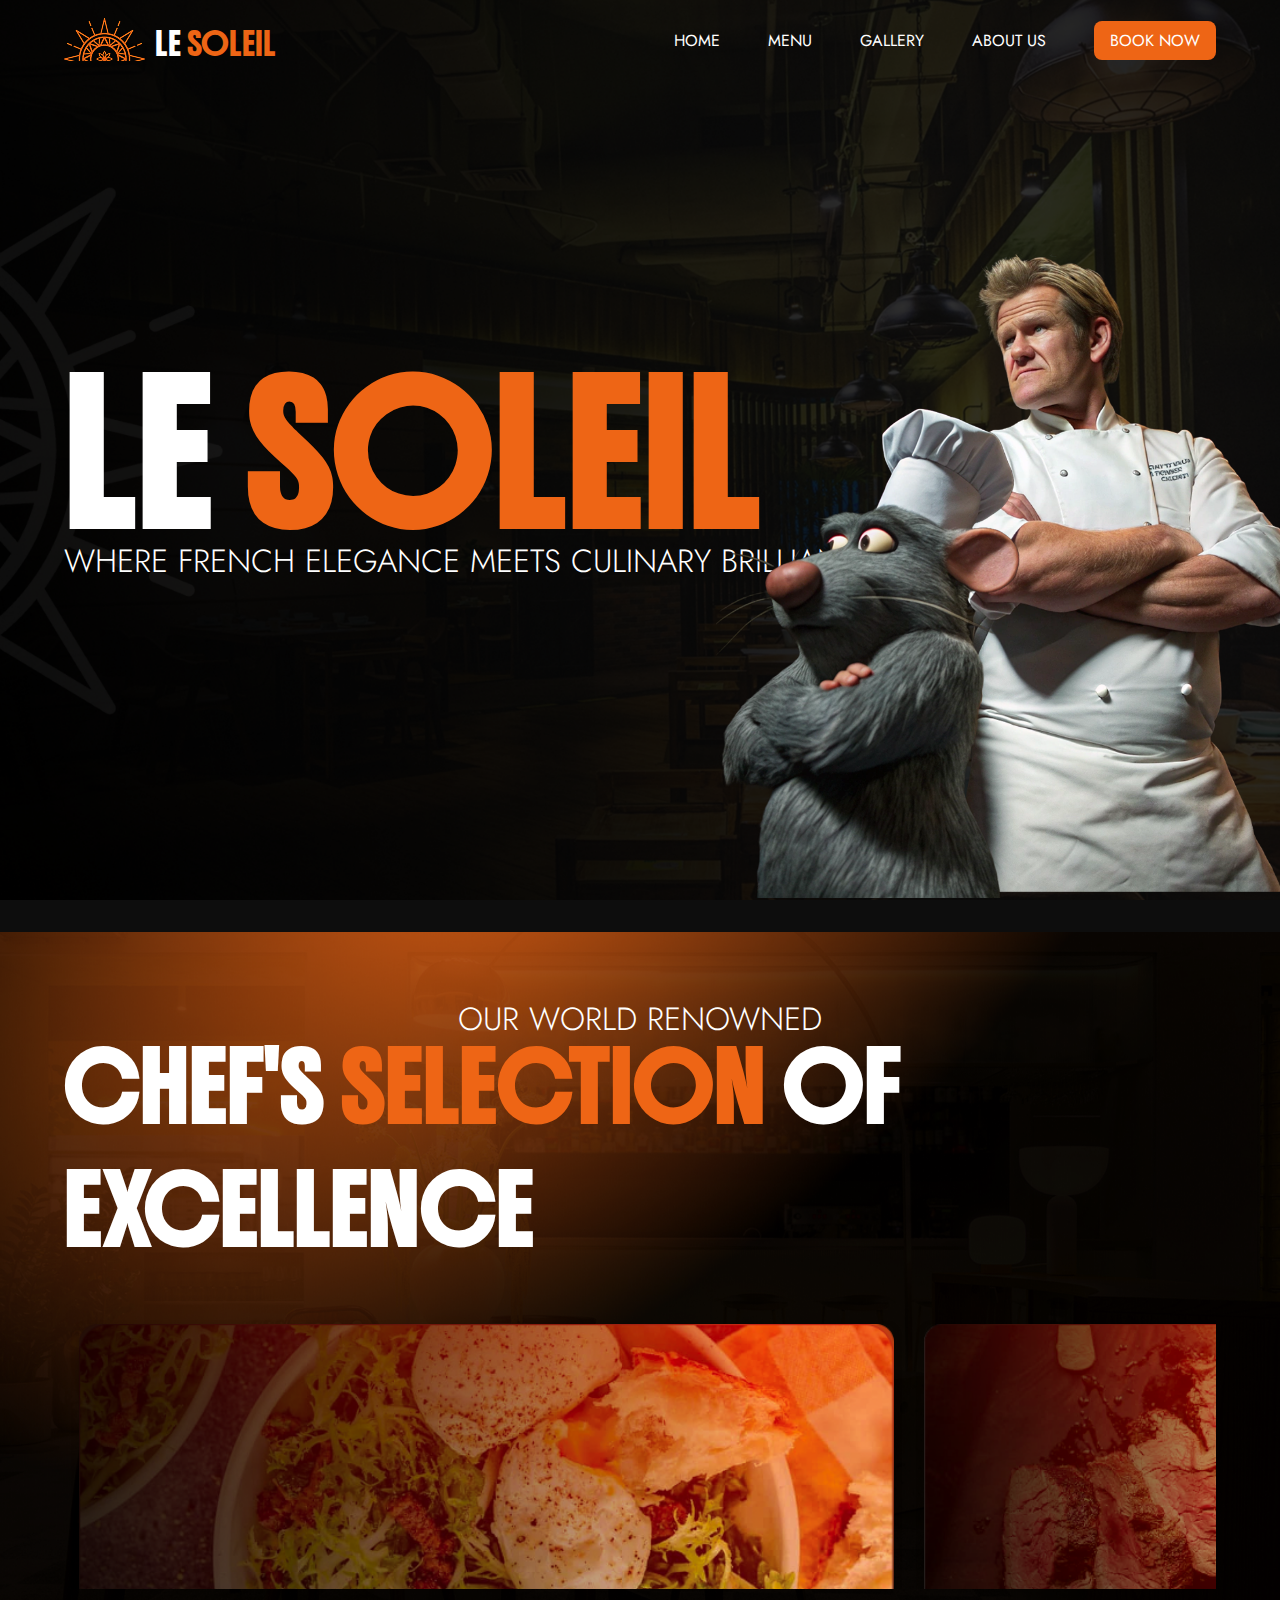
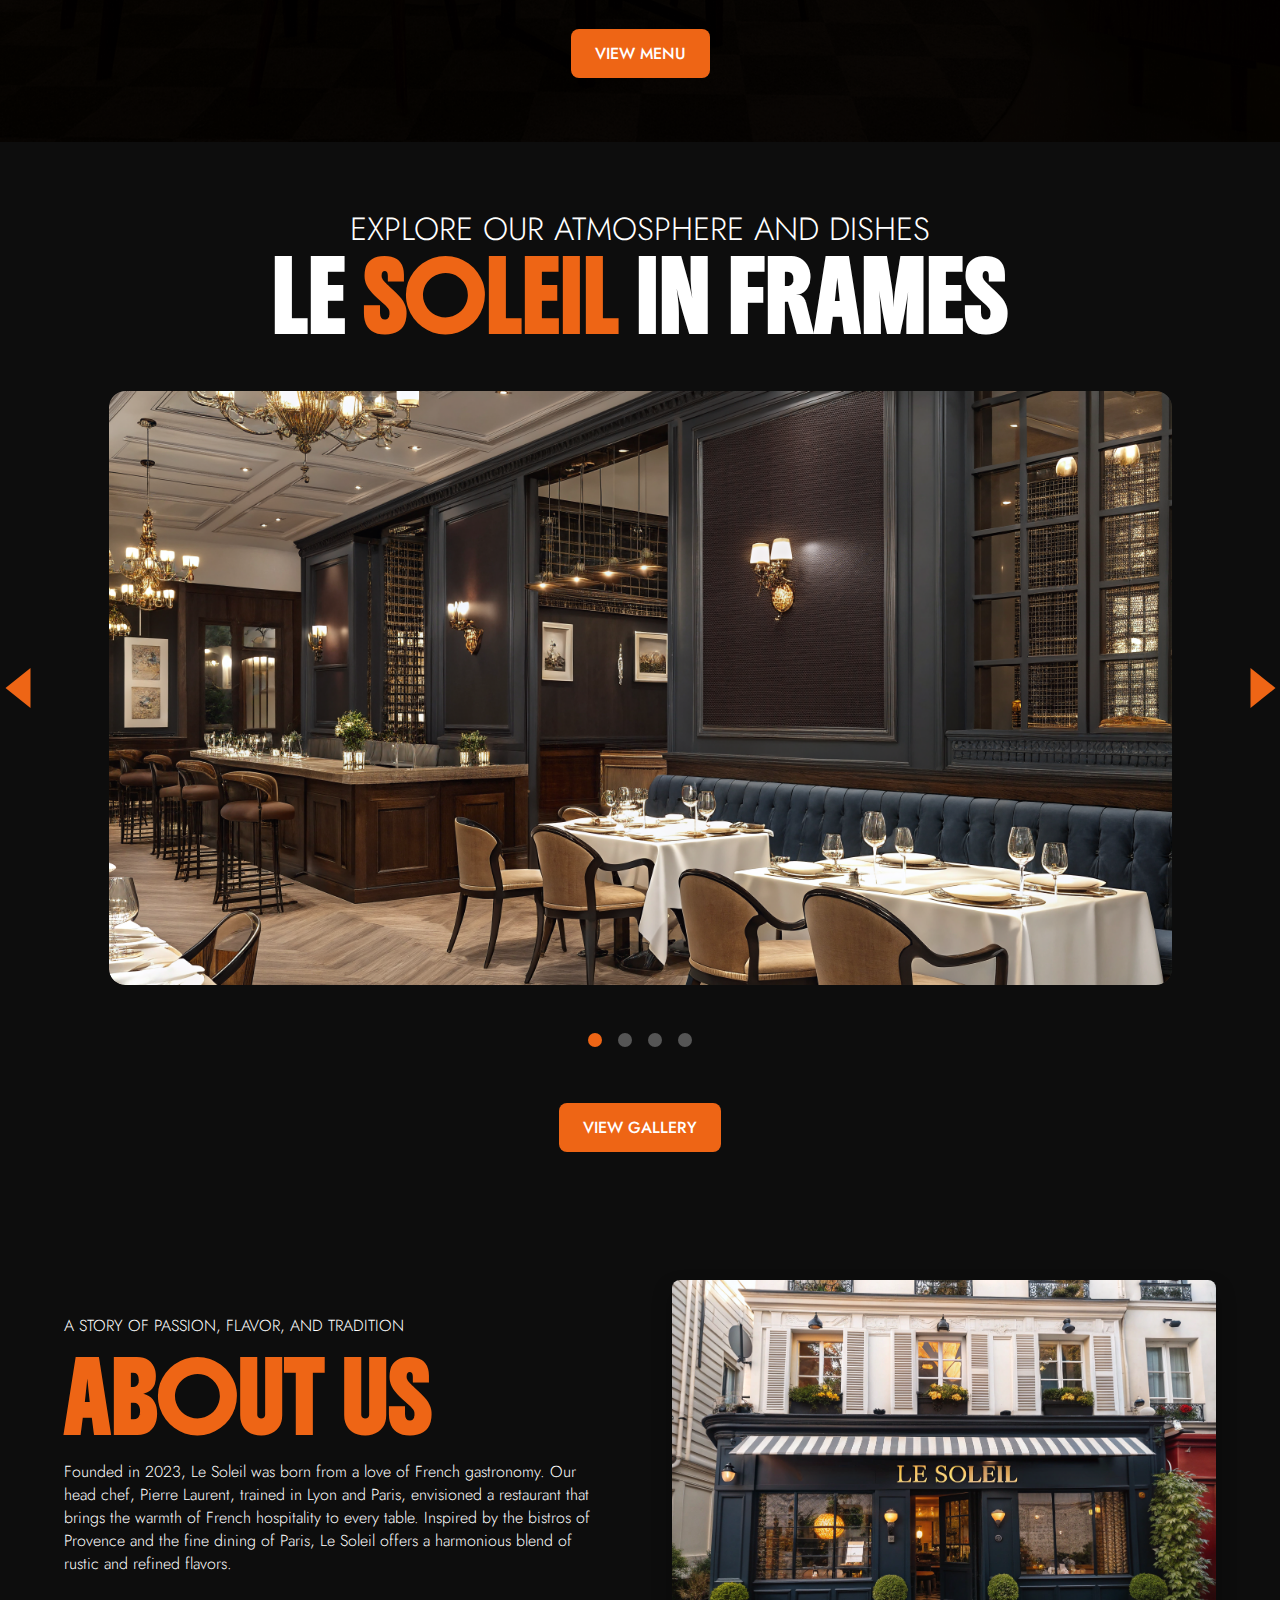
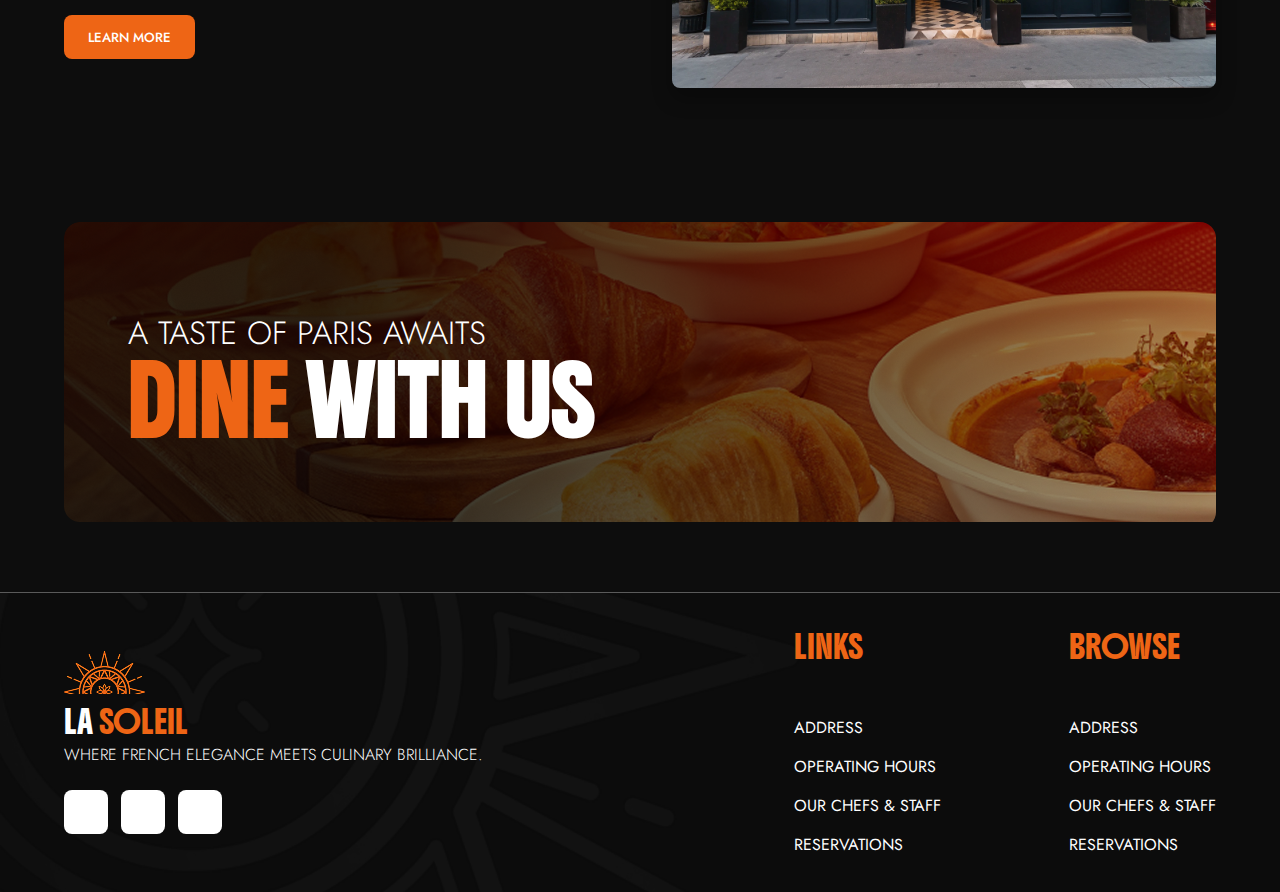
==== index.html @ 970355ec "Website Structure v1" ====
<!DOCTYPE html>
<html lang="en">
<head>
    <meta charset="UTF-8">
    <meta name="viewport" content="width=device-width, initial-scale=1.0">
    <title>Document</title>
    
    <link href="./style.css" rel="stylesheet">
    <link rel="preconnect" href="https://fonts.googleapis.com">
    <link rel="preconnect" href="https://fonts.gstatic.com" crossorigin>
    <link href="https://fonts.googleapis.com/css2?family=Boldonse&family=Jost:ital,wght@0,100..900;1,100..900&display=swap" rel="stylesheet">
    
    

</head>
<body>

    <nav class="navbar">
        <a href="#">
            <div class="logo-container">
                <img src="./images/assets/logo.png" alt="Logo" class="logo">
                <h4 class="logo-type">LE <span class="accent">SOLEIL</span></h4>
            </div>
        </a>

        <ul class="nav-links">
            <li><a href="#" class="link">HOME</a></li>
            <li><a href="./menupage.html" class="link">MENU</a></li>
            <li><a href="#gallery" class="link">GALLERY</a></li>
            <li><a href="#about" class="link">ABOUT US</a></li>
            <li><a href="./reservation.html" class="btn-book">BOOK NOW</a></li>  
        </ul>
        <div class="hamburger">
            <div></div>
            <div></div>
            <div></div>
        </div>        
    </nav>


    <!-- Hero Section -->
    <section class="container hero">

        <div class="hero-text">
            <h1 class="banner-logotype">LE <span class="accent">SOLEIL</span></h1>
            <h3 class="banner-tagline">WHERE FRENCH ELEGANCE MEETS CULINARY BRILLIANCE</h3>
        </div>
        <div class="hero-images">
            <img src="./images/assets/gordon.png" class="gordon" alt="Gordon">
            <img src="./images/assets/ratatouille.png" class="remy" alt="Remy">
        </div>

    </section>

    <script>
        const hamburger = document.querySelector('.hamburger');
        const navLinks = document.querySelector('.nav-links');
        const navItems = document.querySelectorAll('.nav-links li a');

        hamburger.addEventListener('click', function() {
            navLinks.classList.toggle('active');
        });

        navItems.forEach(item => {
            item.addEventListener('click', function() {
                navLinks.classList.remove('active');
            });
        });

    </script>

    <!-- Hero Section -->



    <!-- MENU Section -->
    <section class="container menu">
    
        <div class="subheader-container">
            <h3 class="world">OUR WORLD RENOWNED</h3>
            <h2 class="world1">CHEF'S <span class="accent">SELECTION</span> OF EXCELLENCE</h2>
        </div>

        <div class="menu-scroller">
            <div class="scroller-track">
            <img src="./images/menu/menuimg1.png" alt="Menu item 1">
            <img src="./images/menu/menuimg2.png" alt="Menu item 2">
            <img src="./images/menu/menuimg3.png" alt="Menu item 3">
            <img src="./images/menu/menuimg4.png" alt="Menu item 4">
            <img src="./images/menu/menuimg1.png" alt="Menu item 1">
            <img src="./images/menu/menuimg2.png" alt="Menu item 2">
            <img src="./images/menu/menuimg3.png" alt="Menu item 3">
            <img src="./images/menu/menuimg4.png" alt="Menu item 4">
            </div>
        </div>

        <div class="menu-text">
            <a href="menupage.html"><p class="text-button">VIEW MENU</p></a>
        </div>
    

    </section>
    <!-- MENU Section -->



    <!-- MENU Section -->
    <section class="container gallery">
        <!-- Subheader (Title + Subtitle) -->
        <div class="subheader-container">
          <h3>EXPLORE OUR ATMOSPHERE AND DISHES</h3>
          <h2>LE <span class="accent">SOLEIL</span> IN FRAMES</h2>
        </div>
  
        <!-- Carousel Container (Arrows + Slides) -->
        <div class="carousel-container">
          <!-- Left Arrow -->
          <button class="carousel-arrow left"></button>
  
          <!-- Main Carousel Box holding the slides -->
          <div class="carousel-box">
            <!-- 4 Slides -->
            <div class="slide">
              <img src="./images/restaurant/Restaurant3.png" alt="Slide 1" />
            </div>
            <div class="slide">
              <img src="./images/restaurant/Restaurant4.png" alt="Slide 2" />
            </div>
            <div class="slide">
              <img
                src="./images/food/Main Courses/EntrecôteàlaBordelaise.png"
                alt="Slide 3"
              />
            </div>
            <div class="slide">
              <img
                src="./images/food/Main Courses/RatatouilleProvençale.png"
                alt="Slide 4"
              />
            </div>
          </div>
  
          <!-- Right Arrow -->
          <button class="carousel-arrow right"></button>
        </div>
  
        <!-- Carousel Dots (Indicators) -->
        <div class="carousel-dots">
          <span class="dot active"></span>
          <span class="dot"></span>
          <span class="dot"></span>
          <span class="dot"></span>
        </div>
  
        <div class="menu-text">
          <a href="./gallerypage.html"><p class="text-button">VIEW GALLERY</p></a>
        </div>
  </div>
      </section>

      <script>
        // Select all slides, dots, and arrow buttons
        const slides = document.querySelectorAll(".slide");
        const dots = document.querySelectorAll(".dot");
        const leftArrow = document.querySelector(".carousel-arrow.left");
        const rightArrow = document.querySelector(".carousel-arrow.right");
  
        let currentIndex = 0;
        const autoPlayInterval = 5000; // 5000ms = 5 seconds
  
        // Function to show the slide at a specific index with fade-in effect
        function showSlide(index) {
          // Wrap the index around if necessary
          if (index < 0) index = slides.length - 1;
          if (index >= slides.length) index = 0;
  
          // Remove active class from all slides and dots
          slides.forEach((slide) => slide.classList.remove("active"));
          dots.forEach((dot) => dot.classList.remove("active"));
  
          // Add active class to the selected slide and corresponding dot
          slides[index].classList.add("active");
          dots[index].classList.add("active");
  
          currentIndex = index;
        }
  
        // Event listeners for the arrow buttons
        leftArrow.addEventListener("click", () => {
          showSlide(currentIndex - 1);
        });
        rightArrow.addEventListener("click", () => {
          showSlide(currentIndex + 1);
        });
  
        dots.forEach((dot, index) => {
          dot.addEventListener("click", () => {
            showSlide(index);
          });
        });
  
        // Initialize by showing the first slide
        showSlide(currentIndex);
      </script>




    <!-- ABOUT US Section -->
    <section class="container container-fluid about-us">
        <div class="row align-items-center about-container">
            <div class="col-12 col-md-6 text-center about1">
                <div class="about-us-text">
                    <p>A STORY OF PASSION, FLAVOR, AND TRADITION</p>
                    <h2 class="accent">ABOUT US</h2>
                    <p>Founded in 2023, Le Soleil was born from a love of French gastronomy. Our head chef, Pierre Laurent, trained in Lyon and Paris, envisioned a restaurant that brings the warmth of French hospitality to every table. Inspired by the bistros of Provence and the fine dining of Paris, Le Soleil offers a harmonious blend of rustic and refined flavors.</p>
                    <button class="text-button">LEARN MORE</button>
                </div>
            </div>
            <div class="col-12 col-md-6 about2">
                <div class="aboutus-image-container">
                    <img src="./images/restaurant/Restaurant1.png" alt="Le Soleil Restaurant Exterior" class="aboutus-image img-fluid">
                </div>
            </div>
        </div>
    </section>

    <script src="https://cdn.jsdelivr.net/npm/bootstrap@5.3.2/dist/js/bootstrap.bundle.min.js"></script>

    <!-- ABOUT US Section -->







    <!-- DINE Section -->
    <section class="container dine">
        
        <div class="dine-container">
            <a href="./reservation.html">
                <img src="./images/assets/dinewithus.png" class="dine-img">
            </a>
            
        </div>

        <div class="calltoaction-container">
            <h3>A TASTE OF PARIS AWAITS</h3>
            <h2><span class="accent">DINE</span> WITH US</h2>
        </div>

    </section>



    <!-- FOOTER Section -->

    <footer class=" footer">
        <div class="footer-bg">
            <img src="./images/assets/footerbg.png" class="footer-img">
        </div>
        <div class="footer-logo-container">
            <div>
                <img src="./images/assets/logo.png">
                <h4>LA <span class="accent">SOLEIL</span></h4>
                <p>WHERE FRENCH ELEGANCE MEETS CULINARY BRILLIANCE.</p>
            </div>

            <div class="socials">
                <div class="icon-container">
                    <div class="icon">
                        <img class="icon-img">
                    </div>
                    <div class="icon">
                        <img class="icon-img">
                    </div>
                    <div class="icon">
                        <img class="icon-img">
                    </div>

                </div>
            </div>
        </div>

        <div class="links-container">
            <div class="info-links">
                <h4 class="accent">LINKS</h4>
                <ul class="links">
                    <a><li>ADDRESS</li></a>
                    <a><li>OPERATING HOURS</li></a>
                    <a><li>OUR CHEFS & STAFF</li></a>
                    <a><li>RESERVATIONS</li></a>
                </ul>
            </div>

            <div class="browse-links">
                <h4 class="accent">BROWSE</h4>
                <ul class="links">
                    <a><li>ADDRESS</li></a>
                    <a><li>OPERATING HOURS</li></a>
                    <a><li>OUR CHEFS & STAFF</li></a>
                    <a><li>RESERVATIONS</li></a>
                </ul>
            </div>

        </div>
    </footer>

</body>
</html>

<!--
    Copy this HTML Document
    All of the sections should be enclosed with
    <section>
    Class "container" gives padding (eto default, need ilagay)
    Class "hero" or your section name will be your layout styling (ikaw na bahala)


    When creating sections, use the subheader-container example
    It will automatically provide the margins and layout. Pwede naman palitan if di applicable yung centered
    
    Texts already have styling. Add class "accent" to color it (Refer to the example subheader)

    h1 - For Main Title Only
    h2 - Yung Malaking Bold Text
    h3 - Thin font sa taas nun

    h4 - Yung Item Names
    p - Item Descriptions

    Corner-radius are 16px for consistency


    Bali ang ipapasa niyo lang is yung HTML and CSS
    Then Download our resources, yung images folder sa GDrive
    Para same tayo ng directory lahat. Sa same level lang sila

    > images
    > index.html
    > style.css

    
    Pwede mo na idelete yung samples sa taas, then isang <section> container lang yung ipapasa
    Retain lang yung subheader-container, pwede mo gamitin sa loob ng container mo
    If may inside page ka, separate html document, saka na lang natin ililink kapag kumpleto na

    Also, try to use media queries para marearrange yung layout into mobile version
    Karaniwan, naka center lang yun or naka flush left yung text
    Mag share na lang tayo ng code sa gc kapag nagdedevelop na tayo, para marereuse din ng iba yung components if applicable

-->
---- style.css ----
:root {
    --white: #FFFFFF;
    --black: #0D0D0D;
    --primary: #EE6515;
    --gray: #5A5A5A;
}

*{
    margin: 0;
    padding: 0;
    box-sizing: border-box;
    font-family: "Jost", "Arial", sans-serif;
    color: var(--white);
}

body{
    background-color: var(--black);
    min-width: 600px;
    width: 100%;
}

.container{
    display: flex;
    flex-direction: column;
    width: 100%;
    height: auto;
    padding: 64px;
}



h1, h1 span{
    font-size: 8rem;
    font-family: "Boldonse", "Arial", sans-serif;
    color: var(--white);
}

h2, h2 span{
    font-size: 4rem;
    font-family: "Boldonse", "Arial", sans-serif;
}

h3{
    font-size: 2rem;
    font-family: "Jost", "Arial", sans-serif;
    font-weight: 300;
    margin-bottom: -1rem;
}

h4, h4 span{
    font-size: 1.4rem;
    font-family: "Boldonse", "Arial", sans-serif;
    font-weight: 300;
}

p{
    font-size: 1rem;
    font-family: "Jost", "Arial", sans-serif;
    font-weight: 300;
}

/*Just add accent class to color the text*/
.accent{
    color: var(--primary);
}

.subheader-container{
    display: flex;
    flex-direction: column;
    align-items: center;
    justify-content: center;
}

a{
    text-decoration: none !important;
}





/*------ NAVBAR & HERO*/

/* NAVBAR */
.navbar {
  position: absolute;
  width: 100%;
  height: 80px;
  background: transparent;
  display: flex;
  align-items: center;
  justify-content: space-between;
  padding: 0 64px;
  z-index: 1;
  top: 0;
}

.logo-container {
  display: flex;
  align-items: center;
  gap: 10px;
}

.logo-type{
  margin-top: 0.4rem;
}




.nav-links {
  background: var(--black);
  display: flex;
  flex-direction: row;
  height: 100%;
  justify-content: center;
  align-items: center;
  list-style: none;
  gap: 3rem;
}

.nav-links li a {
  text-decoration: none;
  font-size: 1rem;
  transition: 0.3s all ease-in-out;
}

.link:hover {
  color: var(--primary);
}


.nav-links {
  background-color: transparent;
}



.btn-book {
  background-color: var(--primary);
  padding: 0.5rem 1rem;
  border-radius: 8px;
}


/* HAMBURGER MENU */
.hamburger {
  display: none;
  flex-direction: column;
  gap: 6px;
  cursor: pointer;
}

.hamburger div {
  width: 35px;
  height: 4px;
  background-color: var(--primary);
  border-radius: 2px;
  transition: all 0.3s ease-in-out;
}


/* HERO SECTION */
.hero {
    position: inherit;
    top: 0;
    left: 0;
    width: 100%;
    height: 100vh;
    background: url('./images/assets/bgpic.png') no-repeat center center/cover;
    object-fit: contain;
    background-repeat: no-repeat;
    display: flex;
    align-items: center;
    justify-content: center;
    padding: 0 64px;
    z-index: -1;
}

.hero-text {
    display: flex;
    flex-direction: column;
    position: absolute;
    left: 64px;
}

.banner-tagline{
  margin-top: -2.5rem;
}


/* HERO IMAGES */
.hero-images {
    position: absolute;
    width: 100%;
    height: 100%;
}

.gordon {
    position: absolute;
    width: auto;
    height: 850px;
    right: 0vw;
    bottom: -111px;
}

.remy {
    position: absolute;
    width: auto;
    height: 600px;
    right: 20vw;
    bottom: -89px;
}

@media (max-width: 1100px) { 

    .hero-text {
        display: flex;
        flex-direction: column;
        align-items: start;
        justify-content: center;
    }

    .navbar {
        display: flex;
        flex-direction: row;
        align-items: center;
        justify-content: space-between;
    }

    .banner-logotype, .banner-logotype span{
      font-size: 4rem;
    }
    .banner-tagline{
      margin-top: 0.1rem;
      font-size: 1rem;
    }

    .hamburger {
        display: flex;
        flex-direction: column;
        gap: 5px;
        cursor: pointer;
        position: absolute;
        top: 25px;
        right: 30px;
        z-index: 110;
    }

    .nav-links {
        display: none;
        flex-direction: column;
        position: absolute;
        top: 80px;
        right: 0;
        width: 250px;
        border-radius: 10px;
        background-color: var(--black);
        padding: 20px;
        transition: all 0.3s ease-in-out;
        z-index: 1;
    }

    .nav-links {
      display: none;
      flex-direction: column;
      position: absolute;
      top: 140px;
      right: 0;
      width: 250px;
      background: rgba(0, 0, 0, 0.9);
      border-radius: 10px;
      padding: 20px;
      transition: all 0.3s ease-in-out;
      z-index: 1000;
    }

    .nav-links.active {
      display: flex;
    }

    .remy {
      height: 550px;
      right: 25vw;

    }

    .gordon {
        height: 700px;
        right: 0vw;
    }
}


@media (max-width: 700px) { 

    .hero-text {
      position: absolute;
      width: 100%;
      top: 20vh;
      left: 50%;
      transform: translateX(-50%);
      display: flex;
      flex-direction: column;
      align-items: center;
      justify-content: center;

    }

    .banner-logotype, .banner-logotype span{
      font-size: 3.5rem;

    }

    .banner-tagline{
      font-size: 1rem;
      text-align: center;
    }

    .hero{
      display: flex;
      flex-direction: column;
    }


    .tagline {
        position: absolute !important;
        top: -120px !important;
        text-align: center !important;
        font-size: 15px !important;
        width: max-content !important;
    }

    .remy {
        width: auto;
        height: 490px;
        right: 50vw;
    }

    .gordon {
        width: auto;
        height: 570px;
        right: 10vw;
    }




}



@media (max-width: 500px) { 

  .hero{
    width: 100%;
    height: 500px;
    display: block;
  }

  .hero-text {
    position: absolute;
    width: 100%;
    top: 20vh;
    left: 50%;
    transform: translateX(-50%);
    display: flex;
    flex-direction: column;
    align-items: center;
    justify-content: center;

  }

  .banner-logotype, .banner-logotype span{
    font-size: 3.5rem;

  }

  .banner-tagline{
    font-size: 1rem;
    text-align: center;
  }

  .hero{
    display: flex;
    flex-direction: column;
  }


  .tagline {
      position: absolute !important;
      top: -120px !important;
      text-align: center !important;
      font-size: 15px !important;
      width: max-content !important;
  }

  .remy {
      width: auto;
      height: 300px;
      right: 50vw;
  }

  .gordon {
      width: auto;
      height: 400px;
      right: 10vw;
      top: 2rem;
  }




}



















/*------ MENU*/

.menu{
    position: inherit;
    background-image: url(./images/menu/menubg.png);
    height: 90vh;
    margin-top: 2rem;
    overflow: hidden;
    background-size: cover;
    background-position: center;
    background-repeat: no-repeat;
}


/*For container menu page*/
hr{
    width: 300px;
    background-color: #EE6515;
    height: 5px;
    border-style: none;
}
.menupage{
    background-image: url(./images/menu/menubg.png);
    margin: 0;
    padding: 0;
    padding-top: 8rem;
    width: 100%; 
    min-height: 100vh;
    background-size: cover;
    background-position: center;
    background-repeat: no-repeat;
    background-attachment: fixed; /* para fix yung background during scroll */
    position: relative;
    padding-bottom: 50px;
    align-items: center;
}
/* For Cards*/

.card-container{
    display: flex;
    flex-wrap: wrap; /* para pag inadjust automatic sya mag wwrap */
    gap: 10px;
    align-items: center;
    justify-content: center;
    width: 100%;
    height: auto;
}


.card-image {
    width: 100%;
    height: 180px;
    object-fit: cover;
  }

  .card {
    width: 250px;
    height: 400px;
    border-radius: 12px;
    overflow: hidden;
    box-shadow: 0 4px 12px rgba(0,0,0,0.1);
    transition: transform 0.3s ease, box-shadow 0.3s ease;
    background: #161616;
    margin: 10px;
    text-align: center;
    flex-wrap: wrap;
  }
  .card-button {
    margin-top: 5px;
    padding: 8px 16px;
    background: #EE6515;
    color: white;
    text-decoration: none;
    border-style: none;
    border-radius: 4px;
    font-weight: 500;
    transition: background 0.3s ease;
  }
  .card-button:hover {
    background: #ca5613;
  }
  .card-title {
    font-size: 15px;
    font-family: "Boldonse", "Arial", sans-serif;
    margin-top: 2px;
    margin-bottom: 2px;
    color: white;
    text-transform: uppercase;
  }
  .card-content {
    padding: 15px;
    justify-content: space-between;
  }
  /* MODAL / POP UP STYLE SYA WHEN LEARN MORE BUTTON IS CLICKED */
.modal-overlay {
    display: none;
    position: fixed;
    top: 0;
    left: 0;
    width: 100%;
    height: 100%;
    background: rgba(0,0,0,0.8);
    z-index: 1000;
    align-items: center;
    justify-content: center;
    animation: fadeIn 0.3s;
  }
  
  .modal {
    background: #161616;
    border-radius: 12px;
    width: 90%;
    max-width: 500px;
    position: relative;
    overflow: hidden;
  }
  
  .modal-image {
    width: 100%;
    height: 200px;
    object-fit: cover;
  }
  
  .modal-body {
    padding: 25px;
  }
  
  .modal-close {
    position: absolute;
    top: 15px;
    right: 15px;
    background: none;
    border: none;
    color: white;
    font-size: 28px;
    cursor: pointer;
    z-index: 2;
  }
  
  .modal h3 {
    color: white;
    margin-bottom: 15px;
    text-align: center;
    font-family: "Boldonse", "Arial", sans-serif;
    text-transform: uppercase;
  }
  
  .modal ul {
    margin: 20px 0;
    padding-left: 20px;
  }
  .menu-text{
    display: flex;
    justify-content: center;
    width: 100%;
  }
  .text-button{
    margin-top: 40px;
    padding: 0.8rem 1.5rem;
    text-align: center;
    align-items: center;
    font-weight: 500;
    border-radius: 8px;
    background-color: var(--primary);
  }

  @keyframes fadeIn {
    from { opacity: 0; }
    to { opacity: 1; }
  }
  .menu-scroller {
    margin-top: 2rem;
    width: 100%;
    overflow: hidden;
    position: relative;
    background: transparent; 
    padding: 20px 0;
  }
  
  .scroller-track {
    display: flex;
    animation: scrollMenu 30s linear infinite;
  }
  
  .scroller-track img {
    height: 300px; 
    width: auto;
    margin: 0 15px; 
    border-radius: 8px;
    box-shadow: 0 4px 8px rgba(0,0,0,0.2); 
    object-fit: cover; 
  }
  
  @keyframes scrollMenu {
    0% { transform: translateX(0); }
    100% { transform: translateX(-200%); } 
  }
  
  /* pag natutok yung mouse mag papause yung nag sscroll */
  .scroller-track:hover {
    animation-play-state: paused;
  }
  
  /* Responsive adjustments */
  @media (max-width: 768px) {
    .scroller-track img {
      height: 120px;
      margin: 0 10px;
    }
    
    @keyframes scrollMenu {
      100% { transform: translateX(-55%); } /* pang mobile naman to na scroll */
    }
  }

  @media (max-width: 600px) {
    :root {
        --white: #FFFFFF;
        --black: #0D0D0D;
        --primary: #EE6515;
        --gray: #5A5A5A;
    }
    
    *{
        margin: 0;
        padding: 0;
        box-sizing: border-box;
        font-family: "Jost", "Arial", sans-serif;
        color: var(--white);
    }
    
    body{
        background-color: var(--black);
        min-width: 600px;
    }

    h1{
        font-size: 8rem;
        font-family: "Boldonse", "Arial", sans-serif;
        color: var(--primary);
    }
    
    h2, h2 span{
        font-size: 2rem;
        font-family: "Boldonse", "Arial", sans-serif;
    }
    
    h3{
        font-size: 2rem;
        font-family: "Jost", "Arial", sans-serif;
        font-weight: 300;
        margin-bottom: -1rem;
    }
    
    h4{
        font-size: 1.4rem;
        font-family: "Boldonse", "Arial", sans-serif;
        font-weight: 300;
    }
    
    p{
        font-size: 1rem;
        font-family: "Jost", "Arial", sans-serif;
        font-weight: 300;
    }
    
    /*Just add accent class to color the text*/
    .accent{
        color: var(--primary);
    }
    
    .subheader-container{
        display: flex;
        flex-direction: column;
        align-items: center;
        justify-content: center;
        flex-wrap: wrap;
    }
    
    a{
        text-decoration: none;
    }
    
    .menupage{
    background-image: url(menupagebg.png);
    margin: 0;
    padding: 120px;
    padding-top: 8rem !important;
    width: 100vw; 
    min-height: 100vh;
    background-size: cover;
    background-position: center;
    background-repeat: no-repeat;
    background-attachment: fixed; 
    position: relative;
    padding-bottom: 50px;
    align-items: center;
    }

    .first-element{
      margin-top: 8rem;
    }
    

    .world{
      font-size: 12px;
      margin-bottom: 10px;
    }

    .world1{
      text-align: center;
      font-size: 15px;
    }

    .accent{
      font-size: 15px;
    }
        /*For container menu page*/
        hr{
            width: 200px;
            background-color: #EE6515;
            height: 2px;
            border-style: none;
        }

      .menu-scroller {
      margin-top: 2rem;
      width: 100%;
      overflow: hidden;
      position: relative;
      background: #161616;
      padding: 20px 0;
    }

    .scroller-track {
      display: flex;
      animation: scrollMenu 30s linear infinite;
      width: max-content;
    }

    .scroller-track img {
      height: 300px;
      width: auto;
      margin: 0 15px;
      border-radius: 8px;
      box-shadow: 0 4px 8px rgba(0,0,0,0.2);
      object-fit: cover;
    }

    @keyframes scrollMenu {
      0% { transform: translateX(0); }
      100% { transform: translateX(-50%); }
    }

    .scroller-track:hover {
      animation-play-state: paused;
    }

    @media (max-width: 768px) {
      .scroller-track img {
        height: 120px;
        margin: 0 10px;
      }
    }
    /* For Cards*/
    .card-container {
        display: flex;
        flex-direction: column;
        gap: 10px;
        align-items: center;
        justify-content: center;
        width: 100%;
        height: auto;
      }
      .card {
        display: flex;
        width: 450px;
        height: 200px;
        border-radius: 12px;
        box-shadow: 0 4px 12px rgba(0,0,0,0.1);
        background: #161616;
        overflow: hidden;
      }
      .card-image {
        width: 200px;
        height: 200px;
        object-fit: cover;
      }
      .card-content {
        padding: 10px;
        display: flex;
        flex-direction: column;
        justify-content: space-between;
        flex: 1; 
      }
      .card-title {
        font-size: 15px;
        font-family: "Boldonse", "Arial", sans-serif;
        margin: 2px 0;
        color: white;
        text-align: left;
        text-transform: uppercase;
      }
      .card-text {
        color: white;
        font-family: "Jost", "Arial", sans-serif;
        font-size: 14px;
        margin: 5px 0;
        text-align: left;
      }
      .card-button {
        margin-top: 5px;
        padding: 8px 16px;
        background: #EE6515;
        color: white;
        text-decoration: none;
        border-style: none;
        border-radius: 4px;
        font-weight: 500;
        transition: background 0.3s ease;
      }
      
      .card-button:hover {
        background: #ca5613;
      }
      .menu-text{
        display: flex;
        justify-content: center;
        width: 100%;
      }
      .text-button{
        margin-top: 20px;
        padding: 8px 16px;
        text-align: center;
        align-items: center;
        text-decoration: underline;
      }

      }

/*------ END OF MENU*/











/*----- GALLERY SECTION*/

.gallery {
    align-items: center;
    text-align: center;
  }
  
  /* Carousel Container (Arrows + Slides) */
  .carousel-container {
    display: flex;
    align-items: center;
    justify-content: center;
    position: relative;
    margin-top: 2rem;
    padding: 0 2rem;
  }
  
  /* Carousel Box */
  .carousel-box {
    width: 1063px;
    height: 594px;
    background-color: #222;
    border-radius: 16px;
    margin: 0 1rem;
    position: relative;
    overflow: hidden;
  }
  
  /* Each Slide */
  .slide {
    position: absolute;
    width: 100%;
    height: 100%;
    top: 0;
    left: 0;
    opacity: 0;
    transition: opacity 0.5s ease;
  }
  
  .slide.active {
    opacity: 1;
  }
  
  .slide img {
    width: 100%;
    height: 100%;
    object-fit: cover;
    border-radius: 16px;
  }
  
  /*****************************************
          ARROWS
    ******************************************/
  .carousel-arrow {
    background: transparent;
    border: none;
    width: 70px;
    height: 70px;
    cursor: pointer;
    position: relative;
    padding: 0;
    margin: 0 40px;
  }
  
  .carousel-arrow.left::before {
    content: "";
    position: absolute;
    top: 50%;
    left: 50%;
    transform: translate(-50%, -50%);
    width: 0;
    height: 0;
    border-top: 20px solid transparent;
    border-bottom: 20px solid transparent;
    border-right: 25px solid var(--primary);
  }
  
  .carousel-arrow.right::before {
    content: "";
    position: absolute;
    top: 50%;
    left: 50%;
    transform: translate(-50%, -50%);
    width: 0;
    height: 0;
    border-top: 20px solid transparent;
    border-bottom: 20px solid transparent;
    border-left: 25px solid var(--primary);
  }
  
  /*****************************************
          DOTS (Indicators)
    ******************************************/
  .carousel-dots {
    margin-top: 3rem;
    margin-bottom: 1rem;
    display: flex;
    gap: 1rem;
    justify-content: center;
  }
  
  .dot {
    width: 14px;
    height: 14px;
    background-color: #555;
    border-radius: 50%;
    cursor: pointer;
  }
  
  .dot.active {
    background-color: var(--primary);
  }
  
  /*****************************************
   
    ******************************************/
  @media (max-width: 600px) {
    .container {
      display: flex;
      flex-direction: column;
      justify-content: center;
      align-items: center;
      height: auto;
      padding: 24px;
      text-align: center;
    }
  
    .subheader-container h3 {
      font-size: 1rem;
      text-align: center;
      margin-bottom: 0.5rem;
    }
  
    .subheader-container h2 {
      font-size: 1.5rem;
      text-align: center;
    }
  
    .carousel-container {
      display: flex;
      flex-direction: column;
      align-items: center;
      width: 100%;
      margin: 0 auto;
      padding: 0px 32px;
    }
  
    .carousel-box {
      position: relative;
      width: 100%;
      max-width: 500px;
      min-height: 250px;
      margin: 1rem auto;
      background-color: #222;
      border-radius: 0;
      overflow: hidden;
    }
  
    .slide {
      position: absolute;
      top: 0;
      left: 0;
      width: 100%;
      height: 100%;
      opacity: 0;
      transition: opacity 0.5s ease;
    }
    .slide.active {
      opacity: 1;
    }
  
    .slide img {
      width: 100%;
      height: 100%;
      object-fit: cover;
      border-radius: 0
    }
  
    .carousel-arrow {
      position: absolute;
      top: 50%;
      transform: translateY(-50%);
      width: 60px;
      height: 60px;
      background: transparent;
      border: none;
      cursor: pointer;
      z-index: 2;
      transition: transform 0.3s ease;
    }
    .carousel-arrow.left {
      left: -25px;
    }
    .carousel-arrow.right {
      right: -25px;
    }
  
    .carousel-arrow.left::before,
    .carousel-arrow.right::before {
      content: "";
      position: absolute;
      top: 50%;
      left: 50%;
      transform: translate(-50%, -50%);
      border-top: 10px solid transparent;
      border-bottom: 10px solid transparent;
    }
    .carousel-arrow.left::before {
      border-right: 15px solid var(--primary);
    }
    .carousel-arrow.right::before {
      border-left: 15px solid var(--primary);
    }
  
    .carousel-dots {
      display: flex;
      justify-content: center;
      align-items: center;
      gap: 1rem;
      margin-top: 1rem;
      width: 100%;
      text-align: center;
    }
    .dot {
      width: 10px;
      height: 10px;
      background-color: #555;
      border-radius: 50%;
      cursor: pointer;
    }
    .dot:hover {
      background-color: var(--primary);
      transform: scale(1.2);
      transition: 0.3s ease;
    }
    .dot.active {
      background-color: var(--primary);
    }
    .carousel-box, 
    .slide img {
      border-radius: 0 !important;
    }
  }


/*----- END OF GALLERY SECTION*/









/*----- ABOUT US SECTION*/

.about-container{
  display: flex;
  flex-direction: row;
  gap: 4rem;
}

.about1, .about2{
  flex: 1;
  display: flex;
  align-items: center;
  justify-content: center;
}


.learn-more-btn {
  background-color: var(--primary);
  border: none;
  padding: 12px 24px;
  font-size: 1rem;
  cursor: pointer;
  transition: background-color 0.3s ease;
}

.learn-more-btn:hover {
  background-color: #ff7f3f;
}

.aboutus-image-container {
  width: 100%;
  height: auto;
}

.aboutus-image {
  width: 100%;
  height: auto;
  object-fit: cover;
  border-radius: 8px;
  box-shadow: 0 10px 20px rgba(0,0,0,0.3);
}

.about-us-text {
  text-align: left;
}

/*----- END OF ABOUT US SECTION*/





















/*----- DINE SECTION*/

.dine{
    position: inherit;
}

.dine-container{
    width: 100%;
    height: 100%;
    overflow: hidden;
    border-radius: 16px;
}

.dine-img{
    object-fit: fill;
    transition: all 0.3s ease;
}

.dine-img:hover{
    transform: scale(1.1);
    cursor: pointer;
}

.calltoaction-container{
    position: absolute;
    margin-top: 5.5rem;
    margin-left: 4rem;
}

@media (max-width: 700px) {
    .calltoaction-container{
        margin-top: 3.9rem;
        margin-left: 2rem;
        display: flex;
        flex-direction: column;
        gap: 0.5rem;
    }

    .dine-container{
        width: 100%;
        height: 12rem;
        overflow: hidden;
        border-radius: 16px;
    }

    .dine-img{
        object-fit: cover;
        transition: all 0.3s ease;
    }


}


/*----- END OF DINE SECTION*/









/*----- RESERVATIONS PAGE*/

input{
    background-color: transparent;
    border: 1px solid var(--gray);
    border-radius: 8px;
    padding: 0.8rem 0.8rem;

}

input:focus {
    outline: none;
    border: 1px solid var(--primary);
}

.form-item{
    flex: 1;
    display: flex;
    flex-direction: column;
    gap: 0.2rem;
    width: 100%;
}

label{
    font-size: 1rem;
    font-family: "Jost", "Arial", sans-serif;
    font-weight: 300;
    color: var(--white);

}

.reservation-form{
    width: 100%;
    display: flex;
    flex-direction: column;
    align-items: center;
    justify-content: center;
    gap: 2rem;
    padding: 0 128px;
    margin-top: -2rem;
}

.double-container{
    display: flex;
    flex-direction: row;
    width: 100%;
    gap: 2rem;

}

button{
    background-color: var(--primary);
    border: transparent;
    border-radius: 8px;
    padding: 0.8rem 0.8rem;
    margin-top: 1rem;
    transition: all 0.3s ease;
}

button:hover {
    transform: scale(1.05);
    transform-origin: center;
    cursor: pointer;
}

.submit-button{
    width: 50%;
}

@media (max-width: 700px) {
    .double-container{
        display: flex;
        flex-direction: column;
    }

    .reservation-form{
        padding: 32px 0px;
    }
}


/*----- END OF RESERVATION PAGE*/







/* ----- FOOTER*/

.footer{
    width: 100%;
    height: 300px;
    border-top: 1px solid var(--gray);

    display: flex;
    flex-direction: row;
    align-items: top;
    justify-content: space-between;
    padding: 32px 64px;
    position: relative;
}

ul {
    list-style: none;
    padding: 0;
    margin: 0;
}

.links{
    display: flex;
    flex-direction: column;
    gap: 1rem;
    margin-top: 3rem;
}

.footer-logo-container{
    display: flex;
    flex-direction: column;
    align-items: start;
    justify-content: center;
}

.socials{
    display: flex;
    flex-direction: column;
    gap: 0.5rem;
}

.icon-container{
  margin-top: 1.5rem;
    display: flex;
    flex: row;
    gap: 0.8rem;
}

.icon{
    width: 44px;
    height: 44px;
    background-color: var(--white);
    border-radius: 8px;
}


.links-container{
    display: flex;
    flex-direction: row;
    align-items: start;
    justify-content: space-between;
    gap: 8rem;
}

.footer-bg{
    position: absolute;
    width: 100%;
    height: 100%;
    overflow: hidden;
    top: 0;
    left: 0;
    z-index: -1;
}

.footer-img {
    width: 100%; 
    height: 300px;
    object-fit: cover; 
    
}

@media (max-width: 1000px) {
    .info-links{
        display: none;
    }
}





@media (max-width: 700px) {
    h1{
        font-size: 6rem;
    }
    
    h2, h2 span{
        font-size: 2rem;
    }
    
    h3, h3 span{
        font-size: 1rem;
    }
    
    h4, h4 span{
        font-size: 1rem;
    }
    
    p{
        font-size: 0.8rem;
    }

    .container{
        padding: 32px;
    }



    .subheader-container{
      gap: 1rem;
    }
}
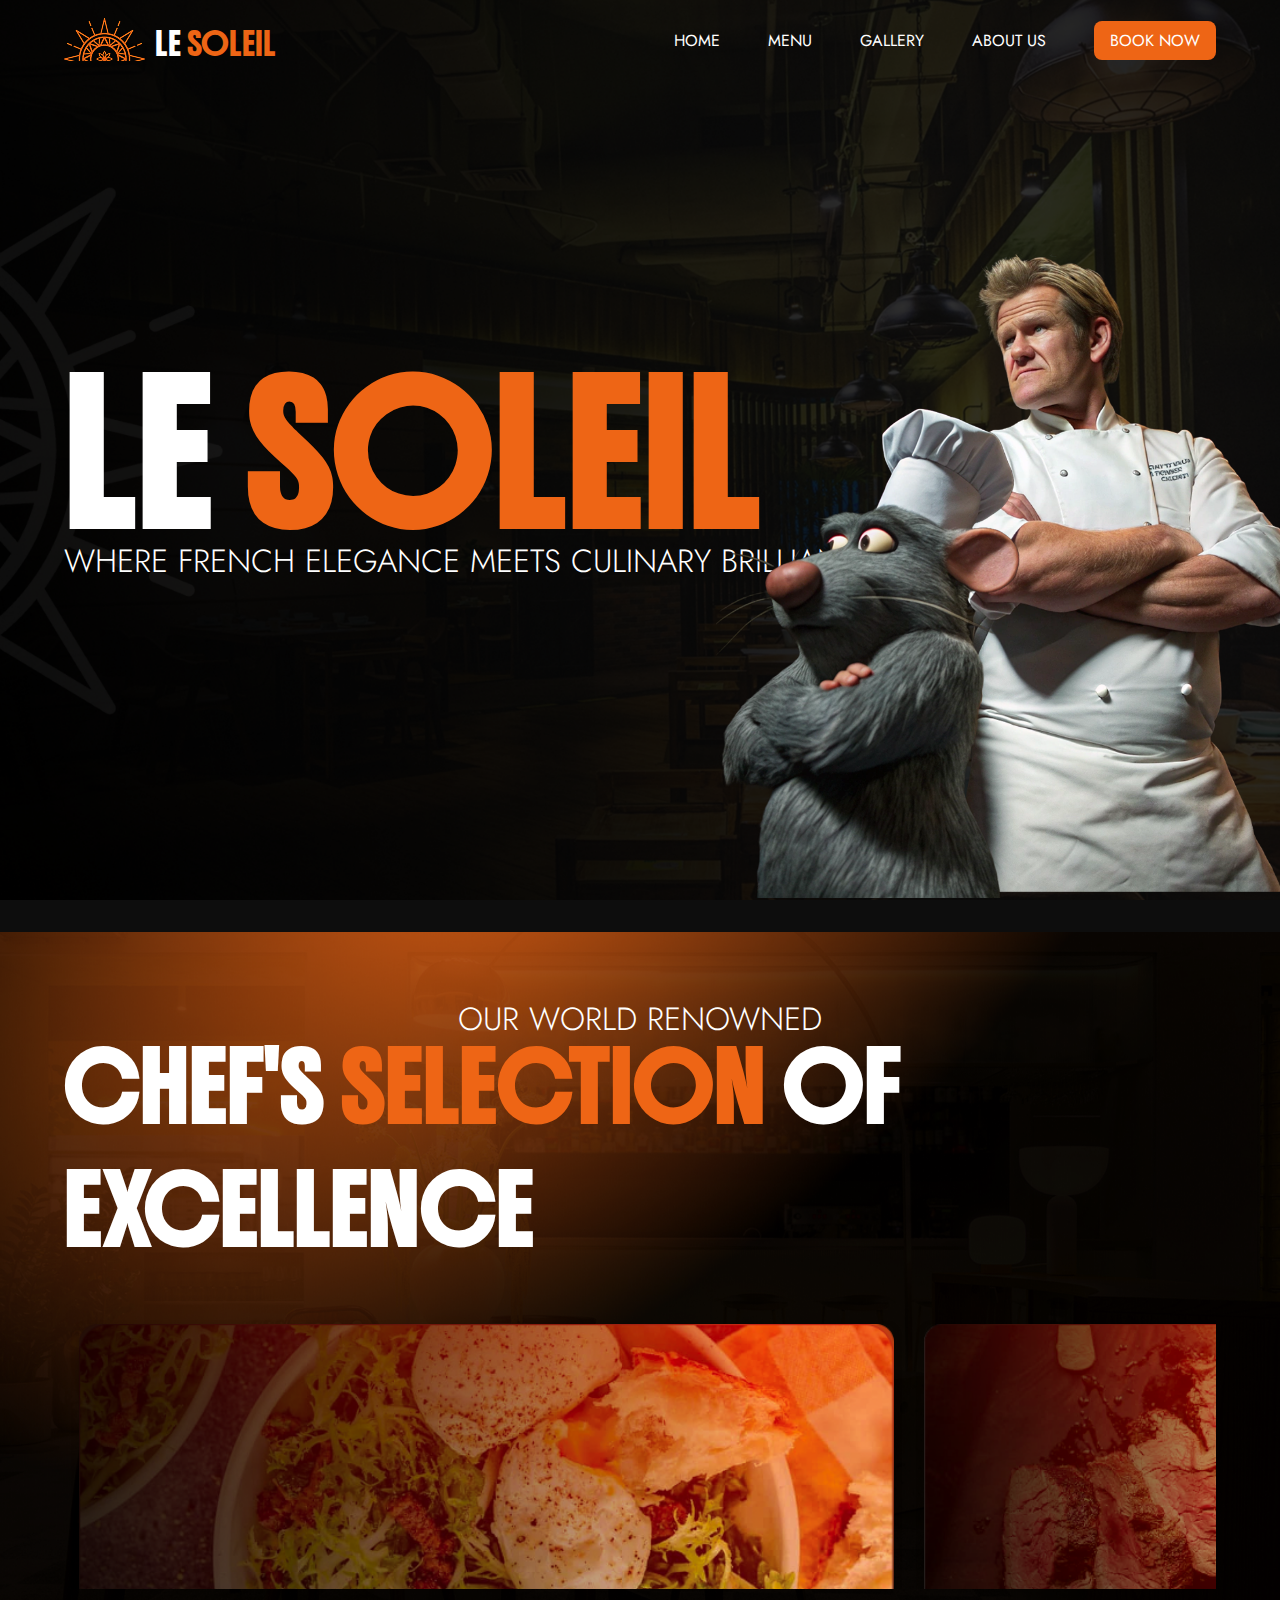
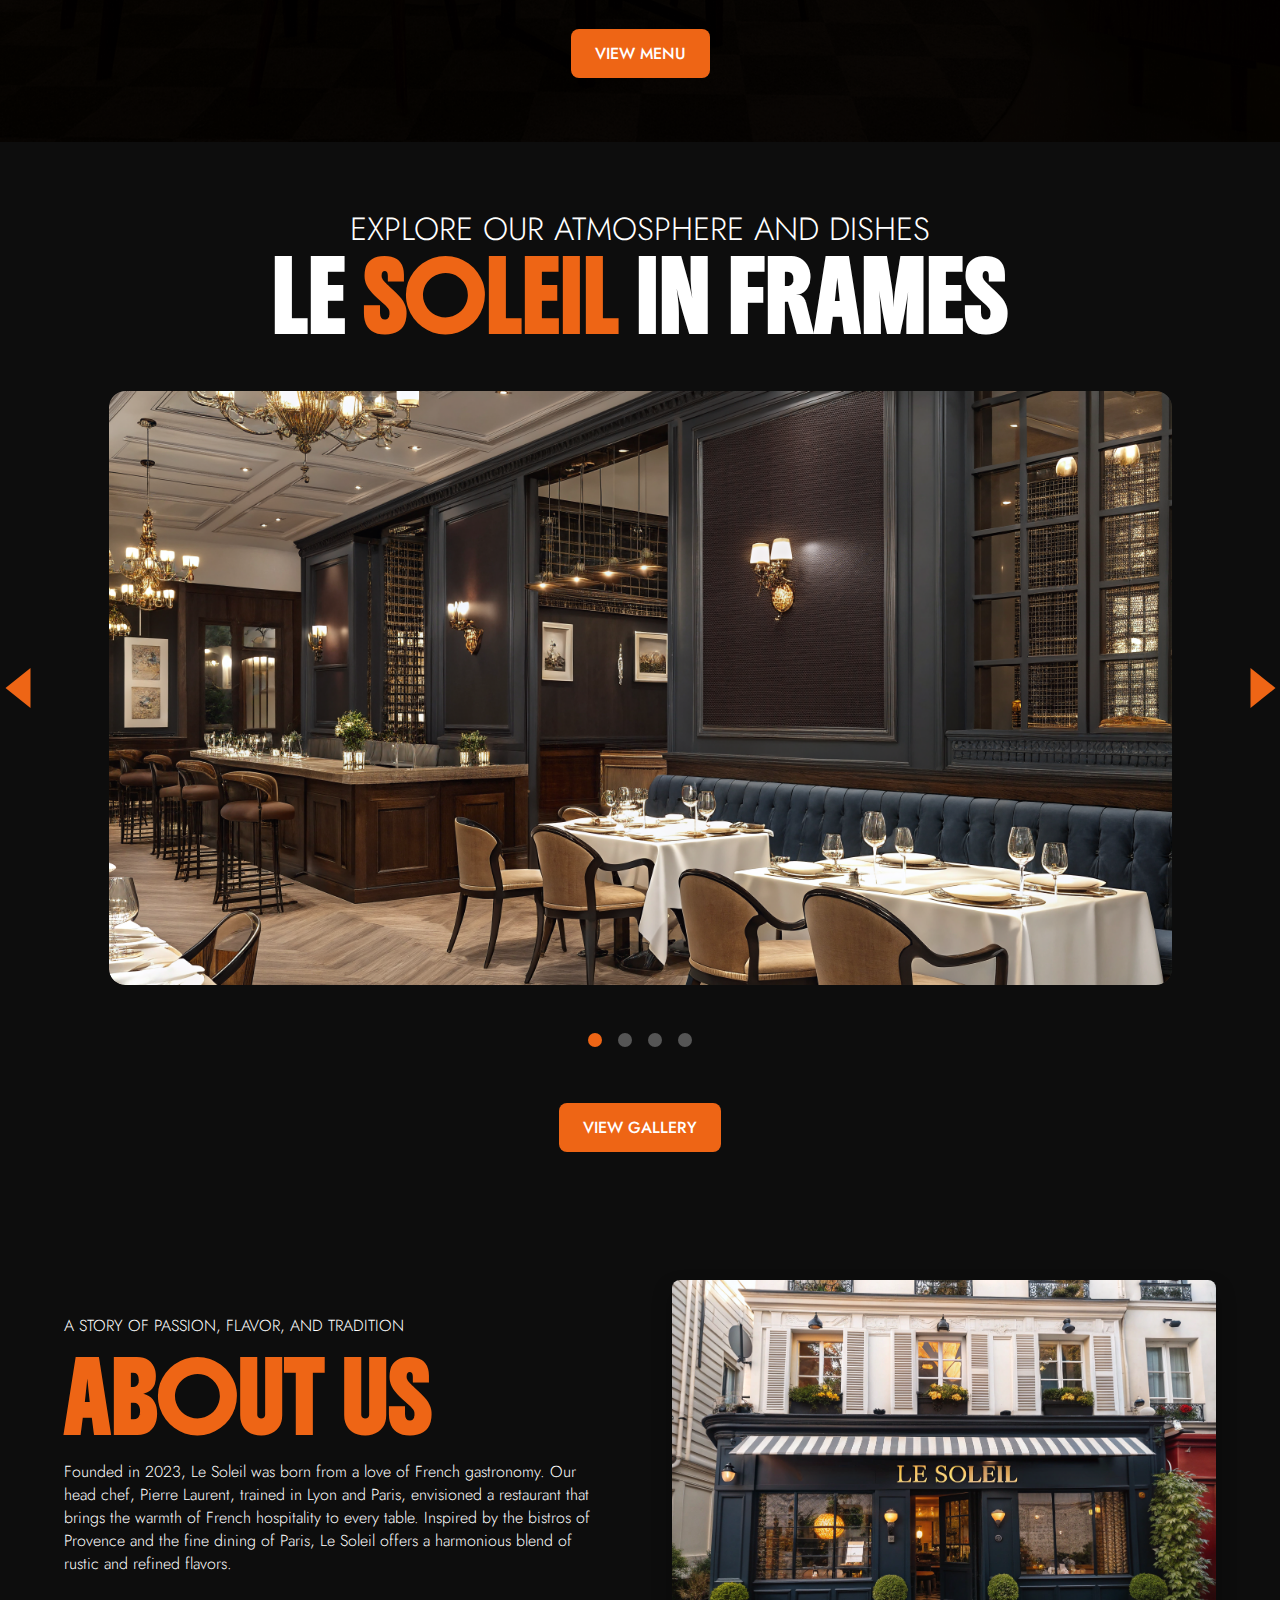
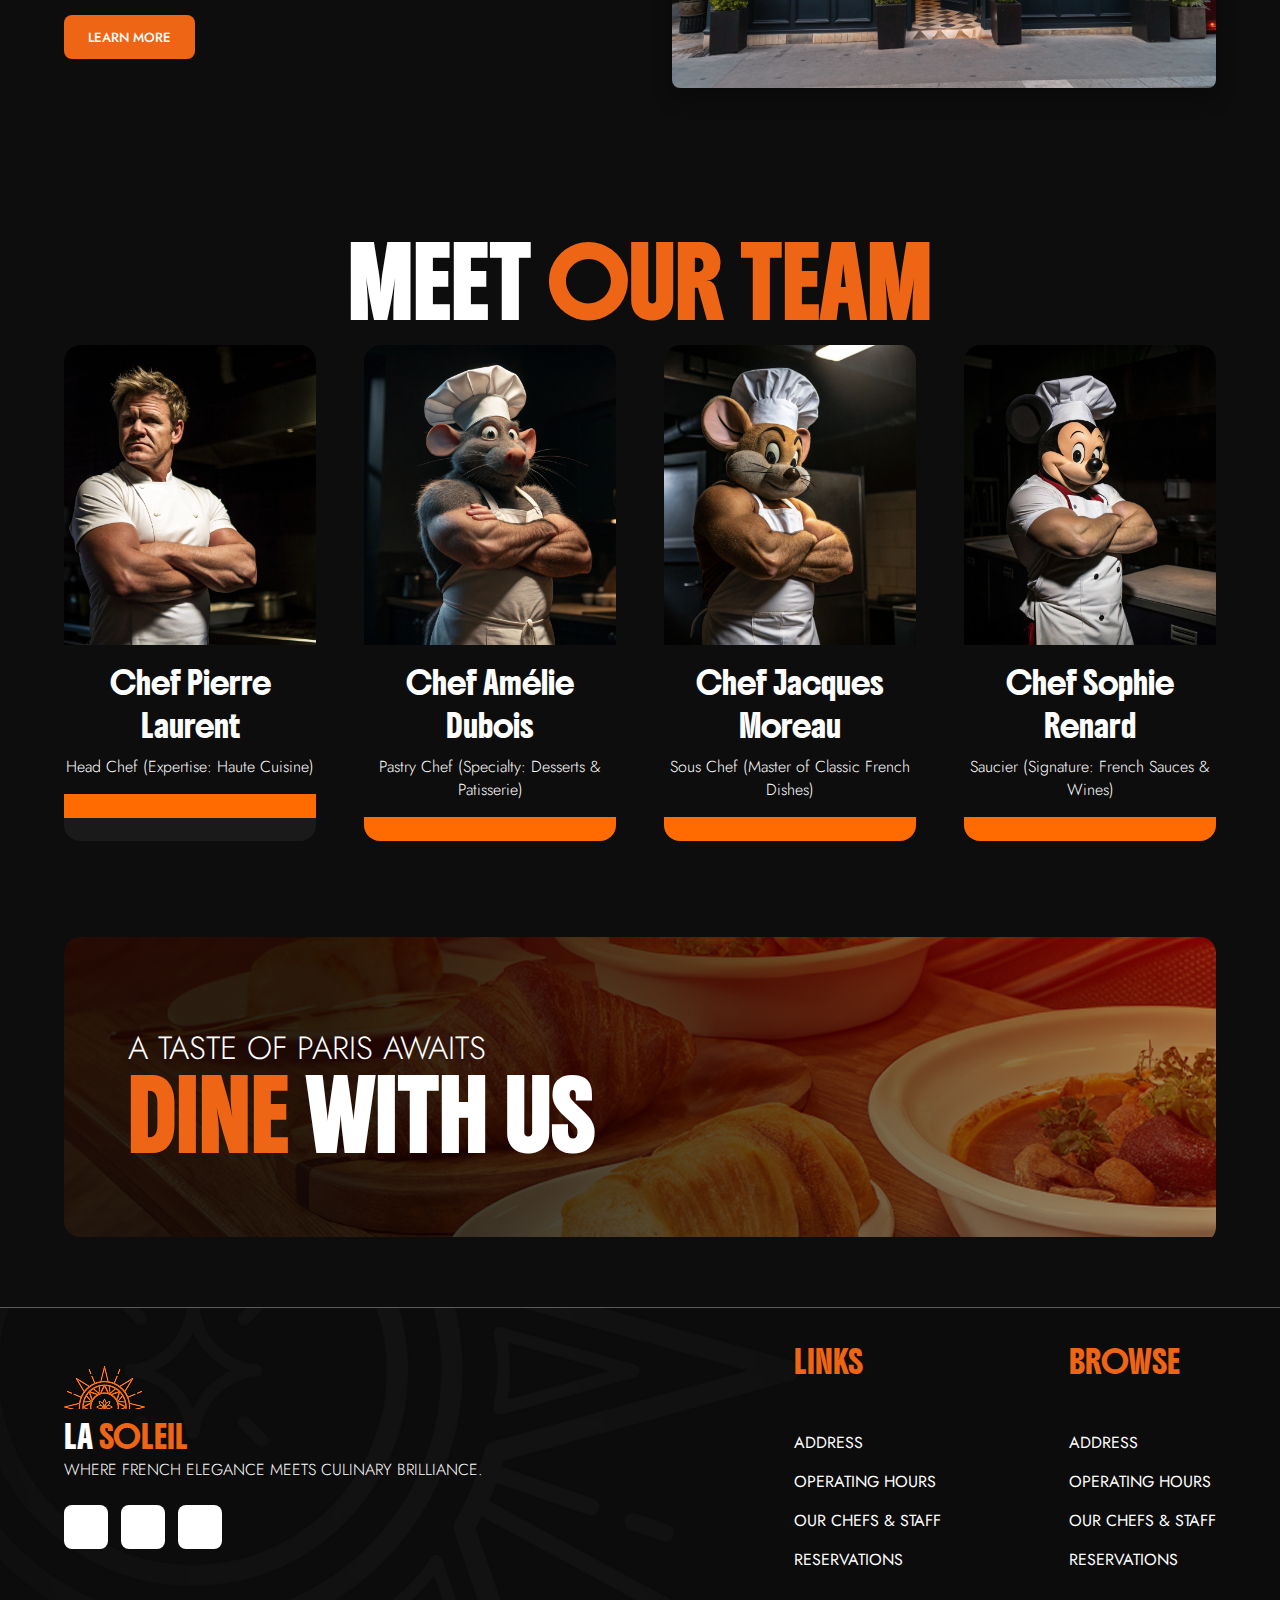
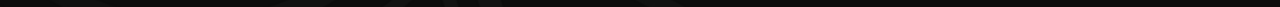
==== commit a19a46b6: "Updated Mobile Version" ====
--- a/index.html
+++ b/index.html
@@ -3,13 +3,11 @@
 <head>
     <meta charset="UTF-8">
     <meta name="viewport" content="width=device-width, initial-scale=1.0">
-    <title>Document</title>
-    
-    <link href="./style.css" rel="stylesheet">
+    <title>Le Soleil</title>
     <link rel="preconnect" href="https://fonts.googleapis.com">
     <link rel="preconnect" href="https://fonts.gstatic.com" crossorigin>
     <link href="https://fonts.googleapis.com/css2?family=Boldonse&family=Jost:ital,wght@0,100..900;1,100..900&display=swap" rel="stylesheet">
-    
+    <link href="./style.css" rel="stylesheet">
     
 
 </head>
@@ -26,8 +24,8 @@
         <ul class="nav-links">
             <li><a href="#" class="link">HOME</a></li>
             <li><a href="./menupage.html" class="link">MENU</a></li>
-            <li><a href="#gallery" class="link">GALLERY</a></li>
-            <li><a href="#about" class="link">ABOUT US</a></li>
+            <li><a href="./gallerypage.html" class="link">GALLERY</a></li>
+            <li><a href="./aboutuspage.html" class="link">ABOUT US</a></li>
             <li><a href="./reservation.html" class="btn-book">BOOK NOW</a></li>  
         </ul>
         <div class="hamburger">
@@ -225,7 +223,82 @@
         </div>
     </section>
 
+
+    <div class="row team-section">
+        <div class="col-12 text-center">
+            <h2 class="meet-subheader">MEET <span class="accent">OUR TEAM</span></h2>
+        </div>
+    </div>
+
+    <div class="row team-section-container">
+        <div class="col-6 col-md-3 text-center">
+            <div class="team-member">
+                <img src="images\staff\ChefAmélieDubois.png" alt="Team Member" class="img-fluid team-image">
+                <div class="member-info">
+                    <h4>Chef Pierre Laurent</h4>
+                    <p>Head Chef (Expertise: Haute Cuisine)</p>
+                </div>
+                <div class="social-icons">
+                    <a href="#" class="social-icon"><i class="fab fa-facebook-f"></i></a>
+                    <a href="#" class="social-icon"><i class="fab fa-linkedin-in"></i></a>
+                    <a href="#" class="social-icon"><i class="fab fa-instagram"></i></a>
+                    <a href="#" class="social-icon"><i class="fab fa-twitter"></i></a>
+                </div>
+            </div>
+        </div>
+        <div class="col-6 col-md-3 text-center">
+            <div class="team-member">
+                <img src="./images/staff/ChefJacquesMoreau.png" alt="Team Member" class="img-fluid team-image">
+                <div class="member-info">
+                    <h4>Chef Amélie Dubois</h4>
+                    <p>Pastry Chef (Specialty: Desserts & Patisserie)</p>
+                </div>
+                <div class="social-icons">
+                    <a href="#" class="social-icon"><i class="fab fa-facebook-f"></i></a>
+                    <a href="#" class="social-icon"><i class="fab fa-linkedin-in"></i></a>
+                    <a href="#" class="social-icon"><i class="fab fa-instagram"></i></a>
+                    <a href="#" class="social-icon"><i class="fab fa-twitter"></i></a>
+                </div>
+            </div>
+        </div>
+        <div class="col-6 col-md-3 text-center">
+            <div class="team-member">
+                <img src="./images/staff/ChefPierreLaurent.png" alt="Team Member" class="img-fluid team-image">
+                <div class="member-info">
+                    <h4>Chef Jacques Moreau</h4>
+                    <p>Sous Chef (Master of Classic French Dishes)</p>
+                </div>
+                <div class="social-icons">
+                    <a href="#" class="social-icon"><i class="fab fa-facebook-f"></i></a>
+                    <a href="#" class="social-icon"><i class="fab fa-linkedin-in"></i></a>
+                    <a href="#" class="social-icon"><i class="fab fa-instagram"></i></a>
+                    <a href="#" class="social-icon"><i class="fab fa-twitter"></i></a>
+                </div>
+            </div>
+        </div>
+        <div class="col-6 col-md-3 text-center">
+            <div class="team-member">
+                <img src="./images/staff/ChefSophieRenard.png" alt="Team Member" class="img-fluid team-image">
+                <div class="member-info">
+                    <h4>Chef Sophie Renard</h4>
+                    <p>Saucier (Signature: French Sauces & Wines)</p>
+                </div>
+                <div class="social-icons">
+                    <a href="#" class="social-icon"><i class="fab fa-facebook-f"></i></a>
+                    <a href="#" class="social-icon"><i class="fab fa-linkedin-in"></i></a>
+                    <a href="#" class="social-icon"><i class="fab fa-instagram"></i></a>
+                    <a href="#" class="social-icon"><i class="fab fa-twitter"></i></a>
+                </div>
+            </div>
+        </div>
+    </div>
+
+
+
     <script src="https://cdn.jsdelivr.net/npm/bootstrap@5.3.2/dist/js/bootstrap.bundle.min.js"></script>
+
+
+
 
     <!-- ABOUT US Section -->
 
--- a/style.css
+++ b/style.css
@@ -15,7 +15,7 @@
 
 body{
     background-color: var(--black);
-    min-width: 600px;
+
     width: 100%;
 }
 
@@ -165,7 +165,7 @@
     position: inherit;
     top: 0;
     left: 0;
-    width: 100%;
+    width: 100% ;
     height: 100vh;
     background: url('./images/assets/bgpic.png') no-repeat center center/cover;
     object-fit: contain;
@@ -293,7 +293,9 @@
 
 
 @media (max-width: 700px) { 
-
+    .hero {
+      min-height: 100vh;
+    }
     .hero-text {
       position: absolute;
       width: 100%;
@@ -352,10 +354,8 @@
 
 @media (max-width: 500px) { 
 
-  .hero{
-    width: 100%;
-    height: 500px;
-    display: block;
+  .hero {
+    min-height: 100vh;
   }
 
   .hero-text {
@@ -899,6 +899,10 @@
     margin-top: 2rem;
     padding: 0 2rem;
   }
+
+  .page-carousel{
+    margin-top: 8rem;
+  }
   
   /* Carousel Box */
   .carousel-box {
@@ -1184,6 +1188,186 @@
   text-align: left;
 }
 
+
+
+
+
+
+
+.about-us-details {
+  position: relative;
+  width: 100%;
+  height: auto;
+  padding: 64px;
+}
+
+.background-container {
+  background-image: url('/images/assets/bgpic.png');
+  background-size: cover;
+  background-repeat: no-repeat;
+  border-radius: 64px;
+  position: relative;
+  min-height: 500px; 
+}
+
+.background-text {
+  position: absolute;
+  bottom: 30px;
+  left: 30px;
+  color: white;
+  max-width: 70%; 
+}
+
+.about-us-page {
+  padding: 5rem;
+}
+.background-text h1 {
+  margin-bottom: 10px;
+}
+
+.about-us-details-section {
+  margin-bottom: 64px;
+}
+
+.about-us-details-section h3 {
+  color: var(--primary);
+  margin-bottom: 24px;
+}
+
+.about-us-details-section p {
+  line-height: 1.6;
+  padding: 0 24px;
+}
+
+.team-section {
+  margin-top: 64px;
+}
+
+.team-member {
+  background-color: #1A1A1A; 
+  border-radius: 16px;
+  overflow: hidden; 
+  transition: transform 0.3s ease, box-shadow 0.3s ease;
+  height: 100%; 
+  position: relative;
+  padding-bottom: 0; /* Remove the padding */
+  display: flex;
+  flex-direction: column;
+}
+
+.team-member:hover {
+  transform: scale(1.05);
+  box-shadow: 0 10px 20px rgba(0,0,0,0.3); 
+}
+
+.team-image {
+  width: 100%; 
+  height: 300px; 
+  object-fit: cover; 
+  border-radius: 0;
+  display: block; /* Ensure the image is a block element */
+}
+
+.team-member .member-info {
+  color: white;
+  text-align: center;
+  width: 100%;
+  background-color: rgba(0,0,0,0.5);
+}
+
+.team-member .member-info h4 {
+  padding: 16px 0 0 0;
+  margin: 0;
+}
+
+.team-member .member-info p {
+  padding: 8px 0 16px 0;
+  margin: 0;
+}
+
+.social-icons {
+  display: flex;
+  justify-content: center;
+  align-items: center;
+  background-color: #FF6B00; 
+  padding: 12px 0;
+  width: 100%;
+}
+
+.social-icon {
+  color: white;
+  font-size: 1.2rem;
+  margin: 0 10px;
+  transition: color 0.3s ease;
+}
+
+.social-icon:hover {
+  color: rgba(255,255,255,0.7); 
+}
+
+
+.meet-subheader{
+  text-align: center;
+}
+
+.team-section-container{
+  display: grid;
+  grid-template-columns: 1fr 1fr 1fr 1fr;
+  gap: 3rem;
+  padding: 0px 64px;
+
+  margin-bottom: 2rem;
+}
+
+
+@media (max-width: 700px) {
+  .about-us-details {
+      padding: 32px;
+  }
+  
+  .about-us-page {
+      padding: 2rem;
+  }
+  
+  .background-container {
+      border-radius: 32px;
+      min-height: 400px;
+  }
+  
+  .background-text {
+      max-width: 90%;
+  }
+  
+  .team-section .col-6,
+  .team-section .col-md-3 {
+      width: 100%;
+      max-width: 100%;
+      flex: 0 0 100%;
+      margin-bottom: 30px;
+  }
+  
+  .team-member {
+      margin-bottom: 20px;
+  }
+  
+  .about-us-details-section p {
+      padding: 0;
+  }
+
+  .fa-grip-lines-vertical {
+      display: none;
+  }
+
+  .team-section-container{
+    display: grid;
+    grid-template-columns: 1fr;
+    gap: 2rem;
+    padding: 32px 32px;
+    margin-bottom: 1rem;
+
+  }
+}
+
 /*----- END OF ABOUT US SECTION*/
 
 
@@ -1210,6 +1394,10 @@
 
 .dine{
     position: inherit;
+}
+
+.dine-page{
+  margin-top: 4rem;
 }
 
 .dine-container{
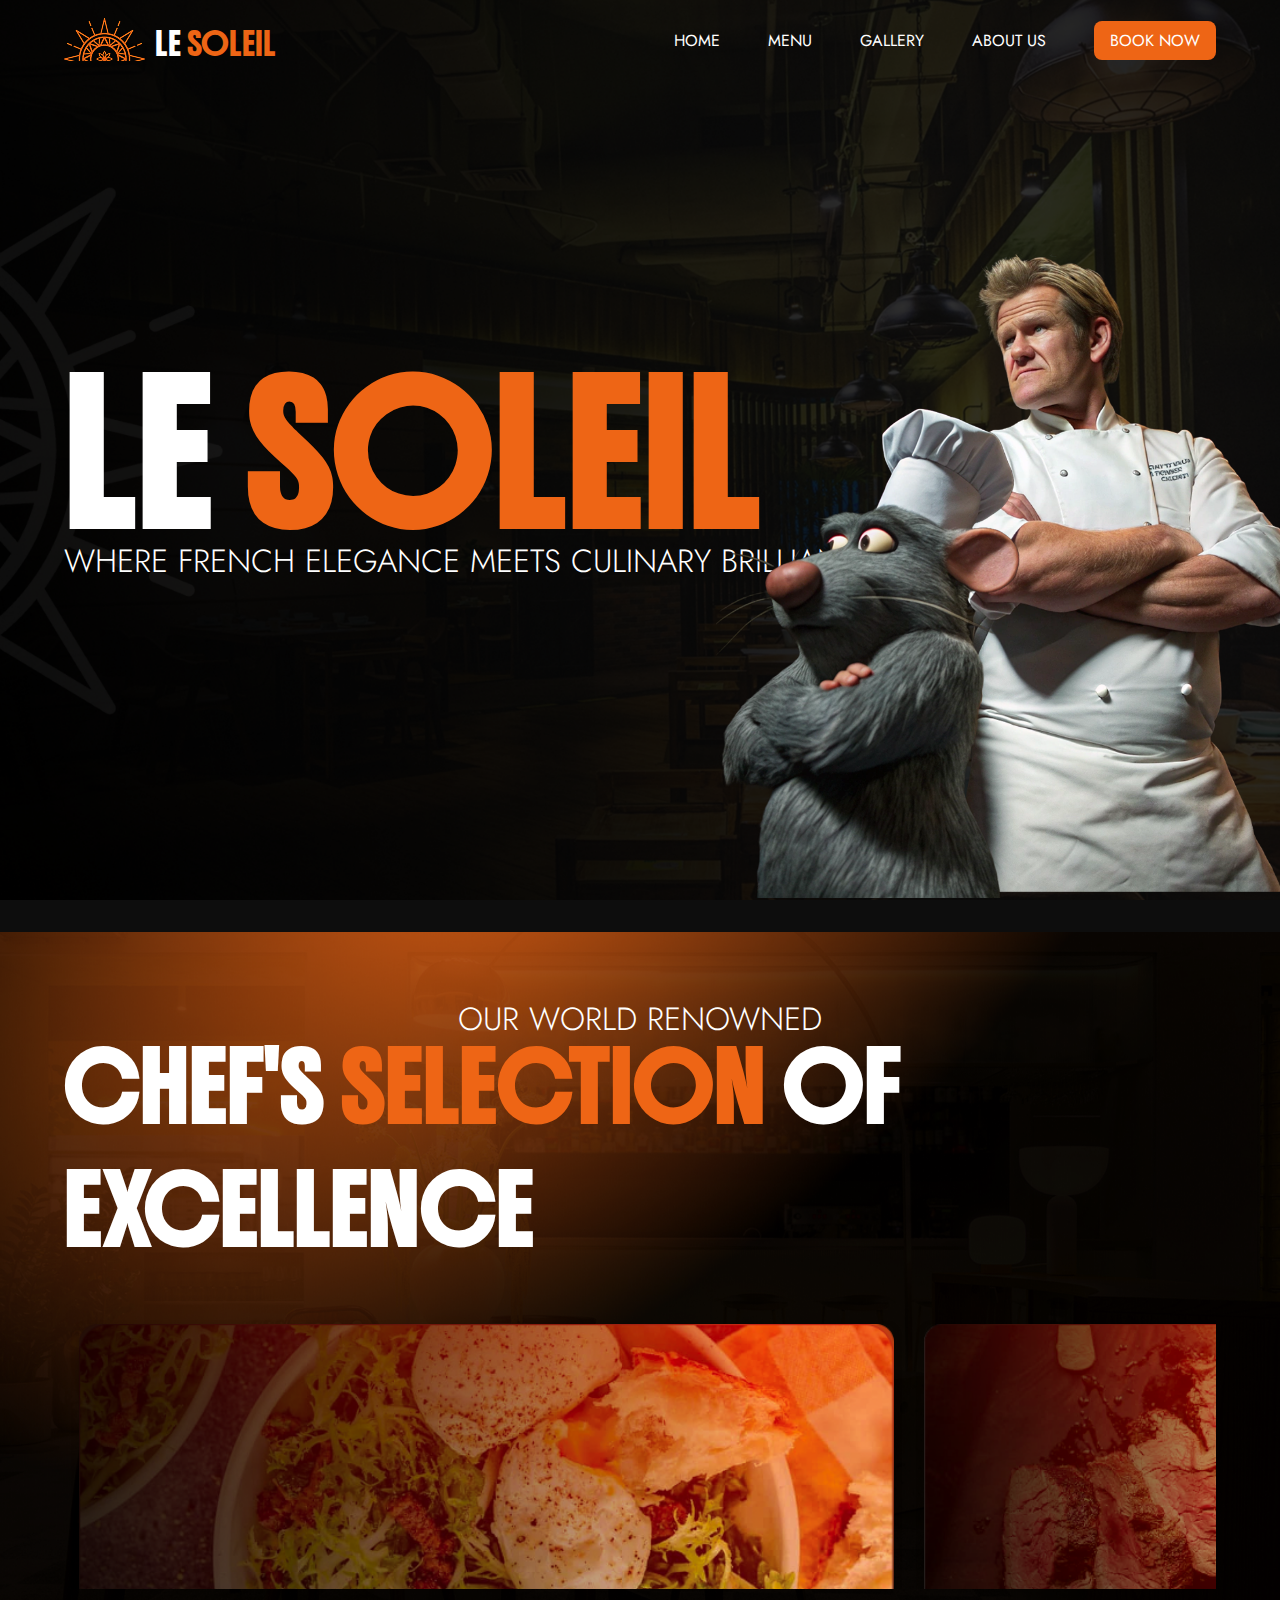
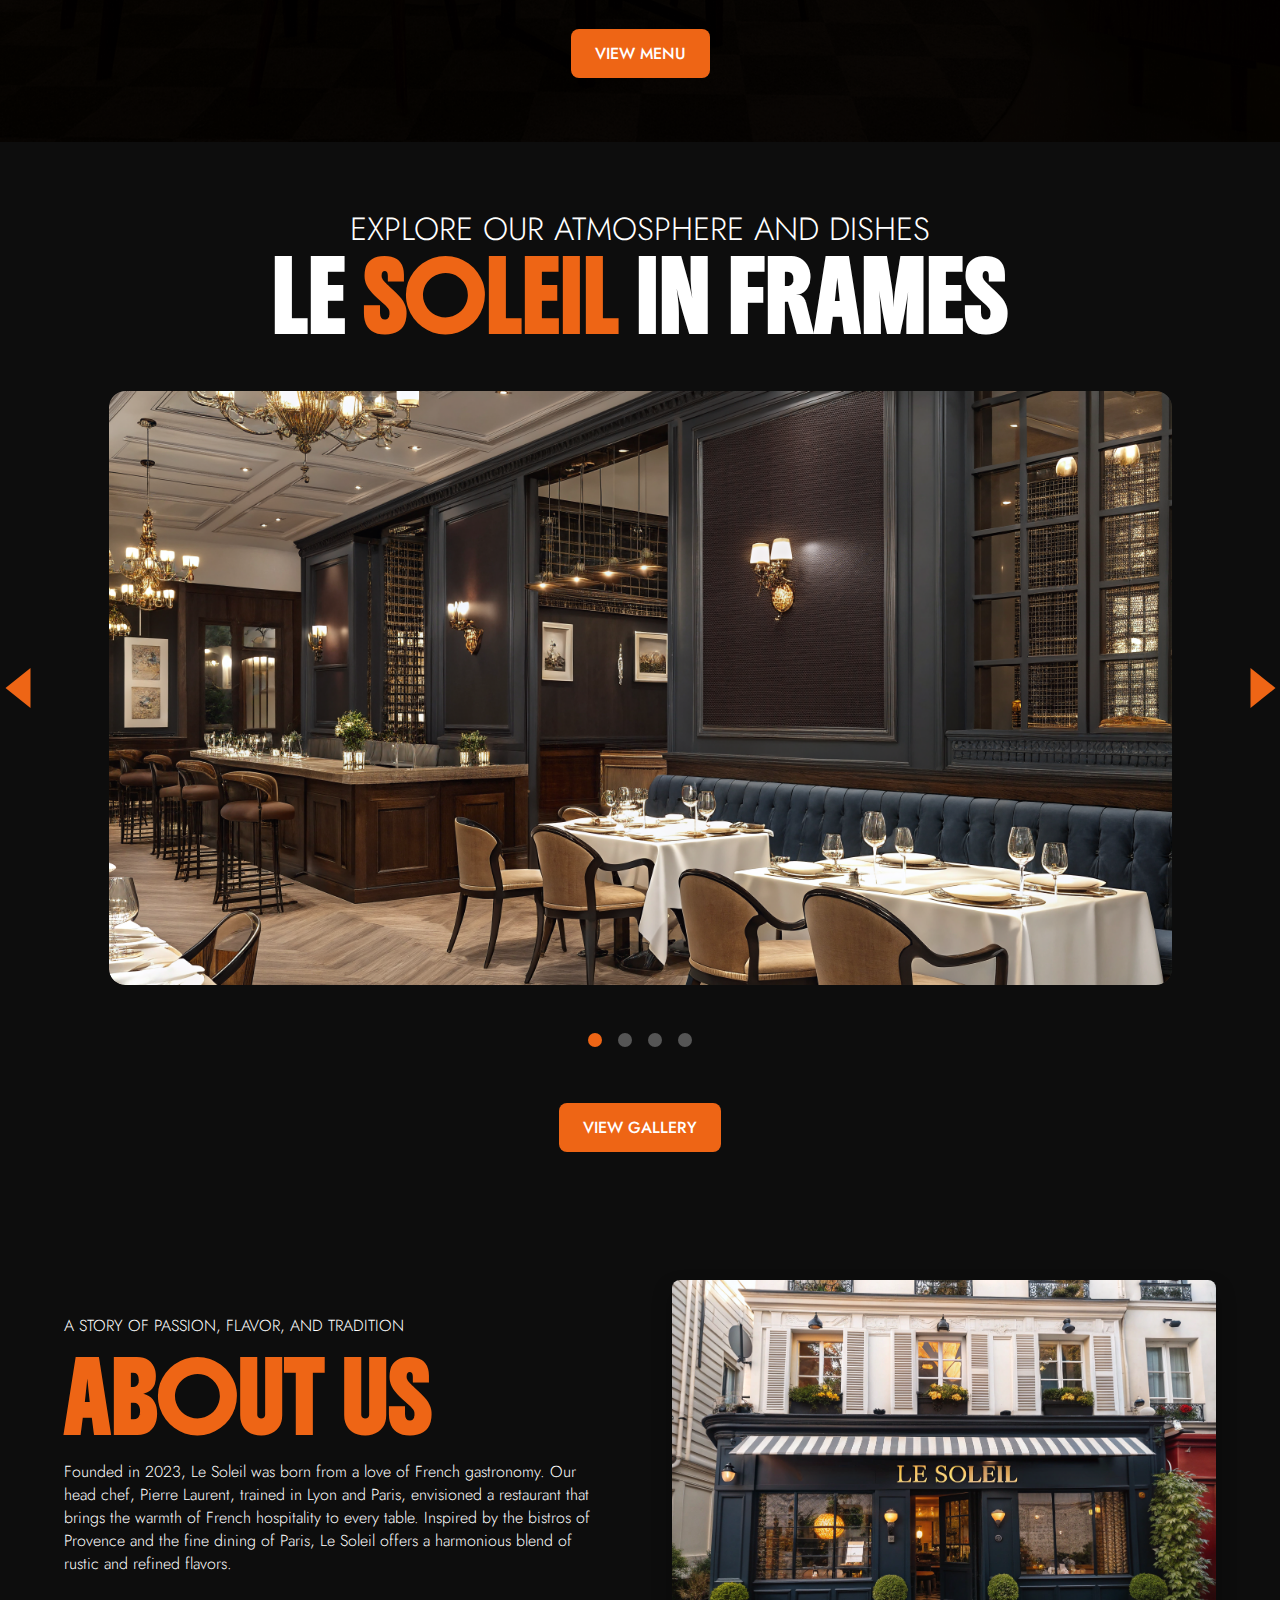
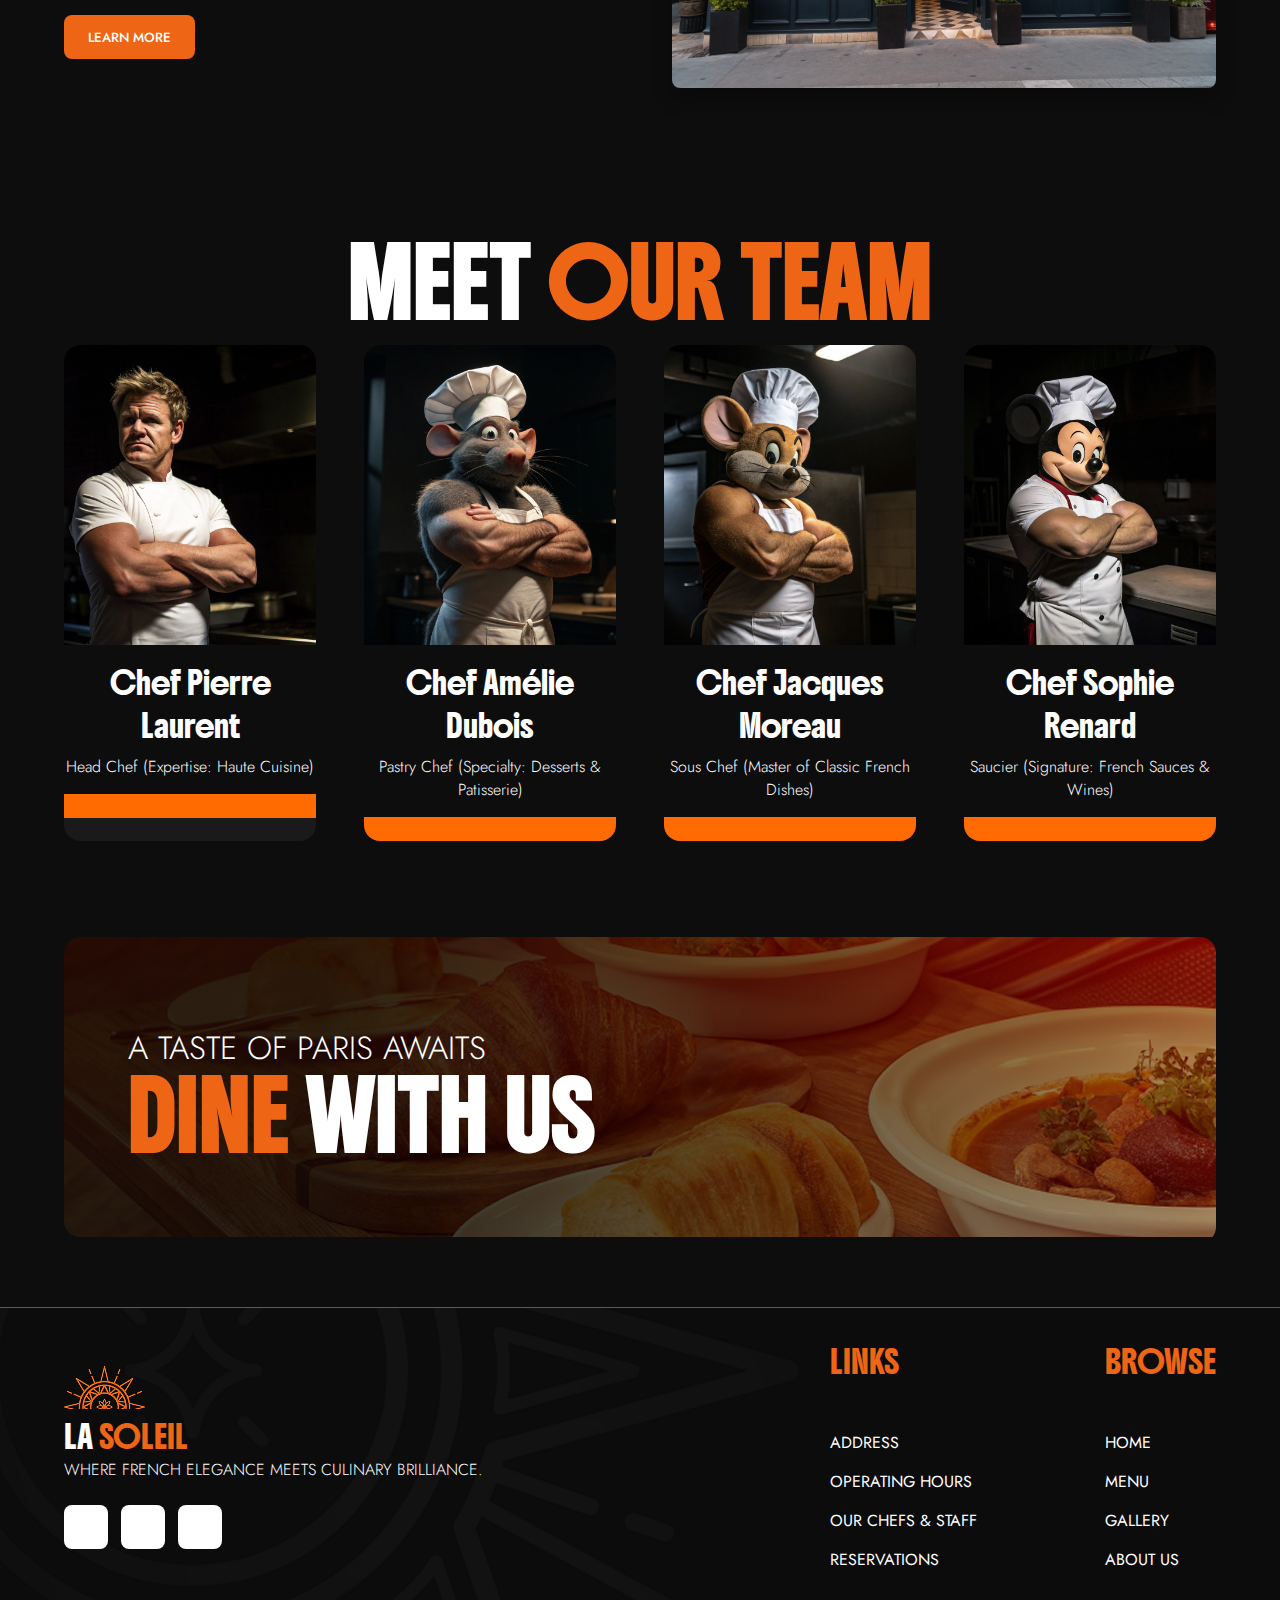
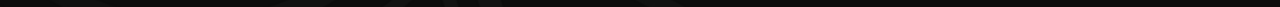
==== commit 452c0f3f: "Patch 3" ====
--- a/index.html
+++ b/index.html
@@ -21,13 +21,15 @@
             </div>
         </a>
 
-        <ul class="nav-links">
-            <li><a href="#" class="link">HOME</a></li>
-            <li><a href="./menupage.html" class="link">MENU</a></li>
-            <li><a href="./gallerypage.html" class="link">GALLERY</a></li>
-            <li><a href="./aboutuspage.html" class="link">ABOUT US</a></li>
-            <li><a href="./reservation.html" class="btn-book">BOOK NOW</a></li>  
-        </ul>
+        <div class="nav-links-container">
+            <ul class="nav-links">
+                <li><a href="#" class="link">HOME</a></li>
+                <li><a href="./menupage.html" class="link">MENU</a></li>
+                <li><a href="./gallerypage.html" class="link">GALLERY</a></li>
+                <li><a href="./aboutuspage.html" class="link">ABOUT US</a></li>
+                <li><a href="./reservation.html" class="btn-book">BOOK NOW</a></li>  
+            </ul>
+        </div>
         <div class="hamburger">
             <div></div>
             <div></div>
@@ -360,20 +362,20 @@
             <div class="info-links">
                 <h4 class="accent">LINKS</h4>
                 <ul class="links">
-                    <a><li>ADDRESS</li></a>
-                    <a><li>OPERATING HOURS</li></a>
-                    <a><li>OUR CHEFS & STAFF</li></a>
-                    <a><li>RESERVATIONS</li></a>
+                    <a href="#"><li class="foot-link">ADDRESS</li></a>
+                    <a href="#"><li class="foot-link">OPERATING HOURS</li></a>
+                    <a href="#"><li class="foot-link">OUR CHEFS & STAFF</li></a>
+                    <a href="#"><li class="foot-link">RESERVATIONS</li></a>
                 </ul>
             </div>
 
             <div class="browse-links">
                 <h4 class="accent">BROWSE</h4>
                 <ul class="links">
-                    <a><li>ADDRESS</li></a>
-                    <a><li>OPERATING HOURS</li></a>
-                    <a><li>OUR CHEFS & STAFF</li></a>
-                    <a><li>RESERVATIONS</li></a>
+                    <a href="./index.html"><li class="foot-link">HOME</li></a>
+                    <a href="./menupage.html"><li class="foot-link">MENU</li></a>
+                    <a href="./gallerypage.html"><li class="foot-link">GALLERY</li></a>
+                    <a href="./aboutuspage.html"><li class="foot-link">ABOUT US</li></a>
                 </ul>
             </div>
 
@@ -383,44 +385,3 @@
 </body>
 </html>
 
-<!--
-    Copy this HTML Document
-    All of the sections should be enclosed with
-    <section>
-    Class "container" gives padding (eto default, need ilagay)
-    Class "hero" or your section name will be your layout styling (ikaw na bahala)
-
-
-    When creating sections, use the subheader-container example
-    It will automatically provide the margins and layout. Pwede naman palitan if di applicable yung centered
-    
-    Texts already have styling. Add class "accent" to color it (Refer to the example subheader)
-
-    h1 - For Main Title Only
-    h2 - Yung Malaking Bold Text
-    h3 - Thin font sa taas nun
-
-    h4 - Yung Item Names
-    p - Item Descriptions
-
-    Corner-radius are 16px for consistency
-
-
-    Bali ang ipapasa niyo lang is yung HTML and CSS
-    Then Download our resources, yung images folder sa GDrive
-    Para same tayo ng directory lahat. Sa same level lang sila
-
-    > images
-    > index.html
-    > style.css
-
-    
-    Pwede mo na idelete yung samples sa taas, then isang <section> container lang yung ipapasa
-    Retain lang yung subheader-container, pwede mo gamitin sa loob ng container mo
-    If may inside page ka, separate html document, saka na lang natin ililink kapag kumpleto na
-
-    Also, try to use media queries para marearrange yung layout into mobile version
-    Karaniwan, naka center lang yun or naka flush left yung text
-    Mag share na lang tayo ng code sa gc kapag nagdedevelop na tayo, para marereuse din ng iba yung components if applicable
-
--->--- a/style.css
+++ b/style.css
@@ -212,6 +212,8 @@
     bottom: -89px;
 }
 
+
+
 @media (max-width: 1100px) { 
 
     .hero-text {
@@ -247,6 +249,14 @@
         z-index: 110;
     }
 
+    .nav-links-container{
+      padding: 32px;
+      background: rgba(0, 0, 0, 0.9);
+      background-color: red;
+      width: 100%;
+      height: 100%;
+    }
+
     .nav-links {
         display: none;
         flex-direction: column;
@@ -255,28 +265,16 @@
         right: 0;
         width: 250px;
         border-radius: 10px;
-        background-color: var(--black);
+        background: rgba(0, 0, 0, 0.9);
         padding: 20px;
         transition: all 0.3s ease-in-out;
         z-index: 1;
     }
 
-    .nav-links {
-      display: none;
-      flex-direction: column;
-      position: absolute;
-      top: 140px;
-      right: 0;
-      width: 250px;
-      background: rgba(0, 0, 0, 0.9);
-      border-radius: 10px;
-      padding: 20px;
-      transition: all 0.3s ease-in-out;
-      z-index: 1000;
-    }
-
     .nav-links.active {
       display: flex;
+      background-color: rgba(0, 0, 0, 0.9);
+      width: 100%;
     }
 
     .remy {
@@ -352,7 +350,7 @@
 
 
 
-@media (max-width: 500px) { 
+@media (max-width: 300px) { 
 
   .hero {
     min-height: 100vh;
@@ -399,13 +397,14 @@
       width: auto;
       height: 300px;
       right: 50vw;
+
   }
 
   .gordon {
       width: auto;
       height: 400px;
       right: 10vw;
-      top: 2rem;
+
   }
 
 
@@ -678,14 +677,14 @@
         font-family: "Boldonse", "Arial", sans-serif;
     }
     
-    h3{
+    h3, h3 span{
         font-size: 2rem;
         font-family: "Jost", "Arial", sans-serif;
         font-weight: 300;
         margin-bottom: -1rem;
     }
     
-    h4{
+    h4, h4 span{
         font-size: 1.4rem;
         font-family: "Boldonse", "Arial", sans-serif;
         font-weight: 300;
@@ -745,9 +744,7 @@
       font-size: 15px;
     }
 
-    .accent{
-      font-size: 15px;
-    }
+
         /*For container menu page*/
         hr{
             width: 200px;
@@ -1110,6 +1107,10 @@
       width: 100%;
       text-align: center;
     }
+
+    .dots-page{
+      margin-bottom: 4rem;
+    }
     .dot {
       width: 10px;
       height: 10px;
@@ -1628,6 +1629,11 @@
     
 }
 
+.foot-link:hover{
+  color: var(--primary);
+  transition: all 0.3s ease;
+}
+
 @media (max-width: 1000px) {
     .info-links{
         display: none;
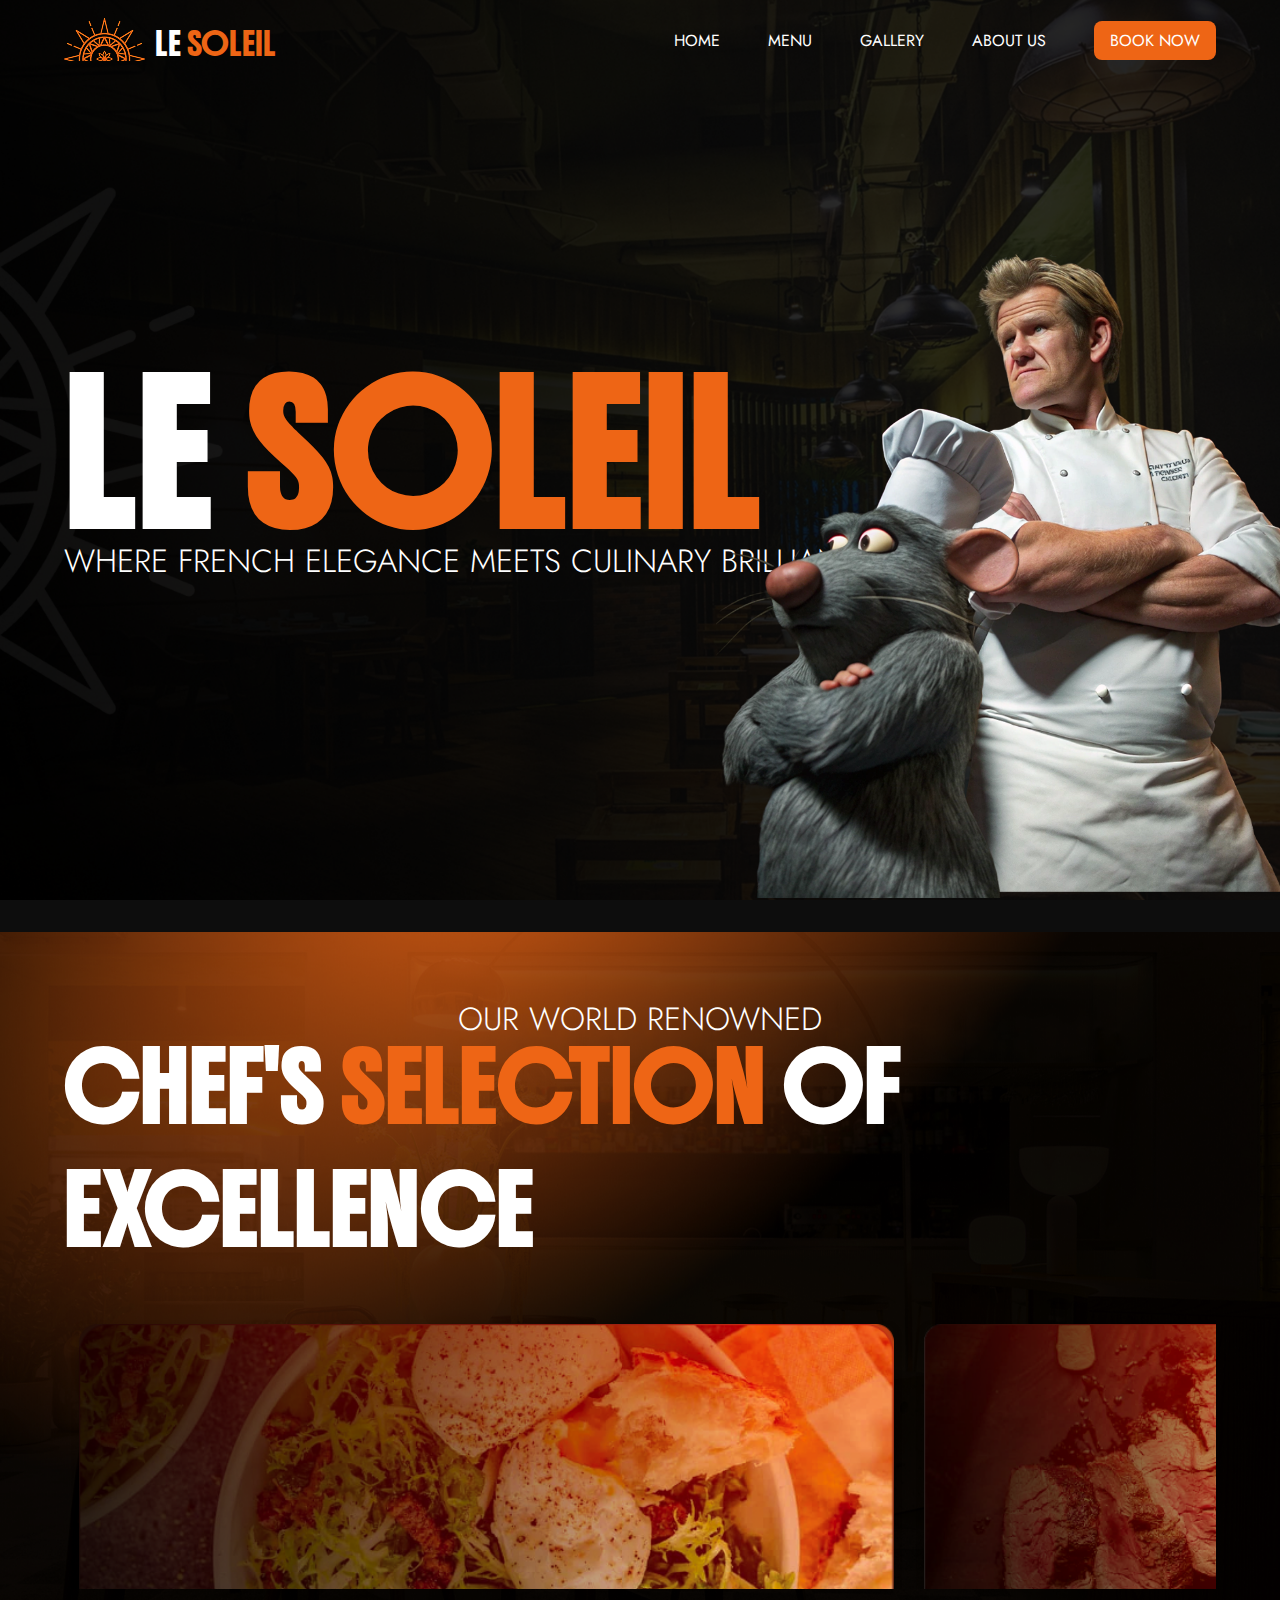
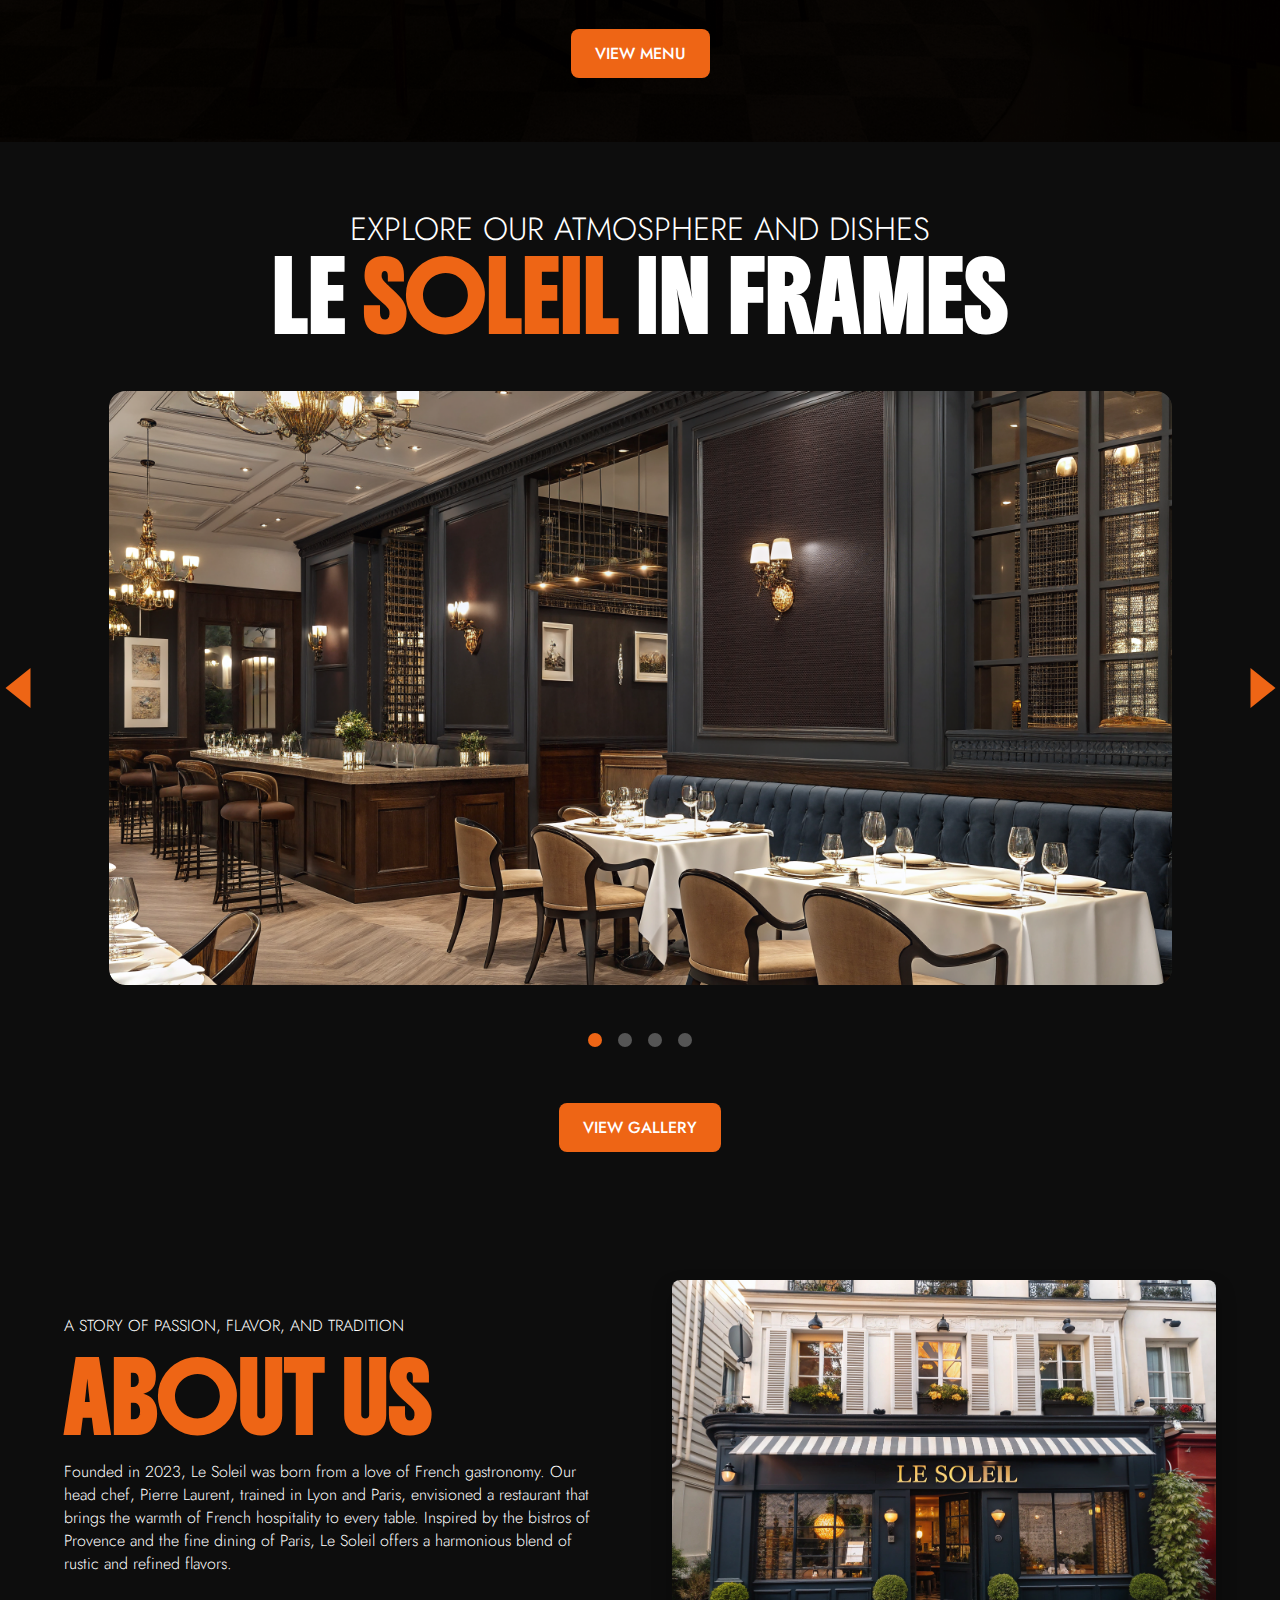
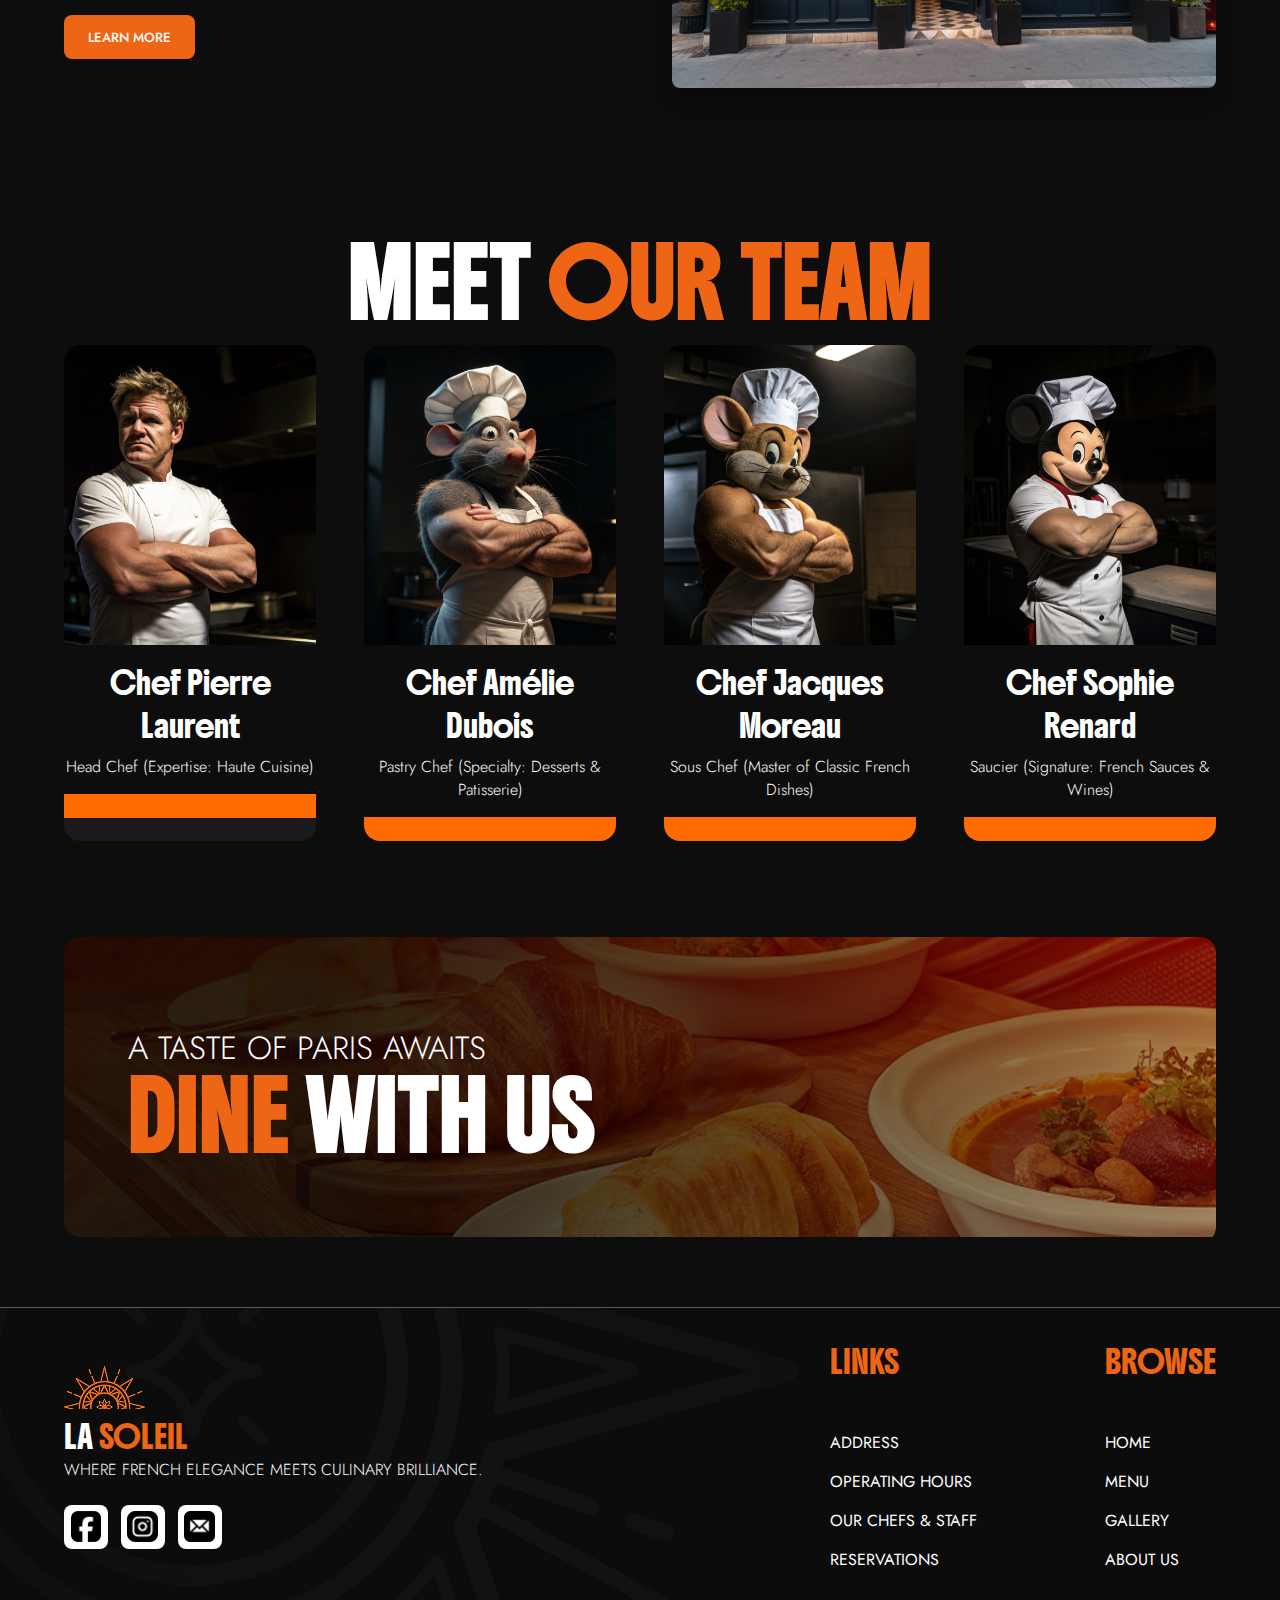
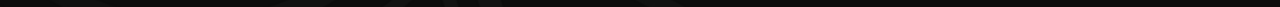
==== commit 0479219d: "Patch 5" ====
--- a/index.html
+++ b/index.html
@@ -345,13 +345,13 @@
             <div class="socials">
                 <div class="icon-container">
                     <div class="icon">
-                        <img class="icon-img">
+                        <img class="icon-img" src="./images/assets/fb.png">
                     </div>
                     <div class="icon">
-                        <img class="icon-img">
+                        <img class="icon-img" src="./images/assets/ig.png">
                     </div>
                     <div class="icon">
-                        <img class="icon-img">
+                        <img class="icon-img" src="./images/assets/mail.png">
                     </div>
 
                 </div>
--- a/style.css
+++ b/style.css
@@ -252,7 +252,6 @@
     .nav-links-container{
       padding: 32px;
       background: rgba(0, 0, 0, 0.9);
-      background-color: red;
       width: 100%;
       height: 100%;
     }
@@ -1601,6 +1600,15 @@
     height: 44px;
     background-color: var(--white);
     border-radius: 8px;
+    display: flex;
+    align-items: center;
+    justify-content: center;
+}
+
+.icon:hover{
+  cursor: pointer;
+  transform: scale(1.1);
+  transition: all 0.3s ease;
 }
 
 
@@ -1640,6 +1648,12 @@
     }
 }
 
+.icon-img{
+  width: 70%;
+  height: 70%;
+  object-fit: contain;
+}
+
 
 
 
